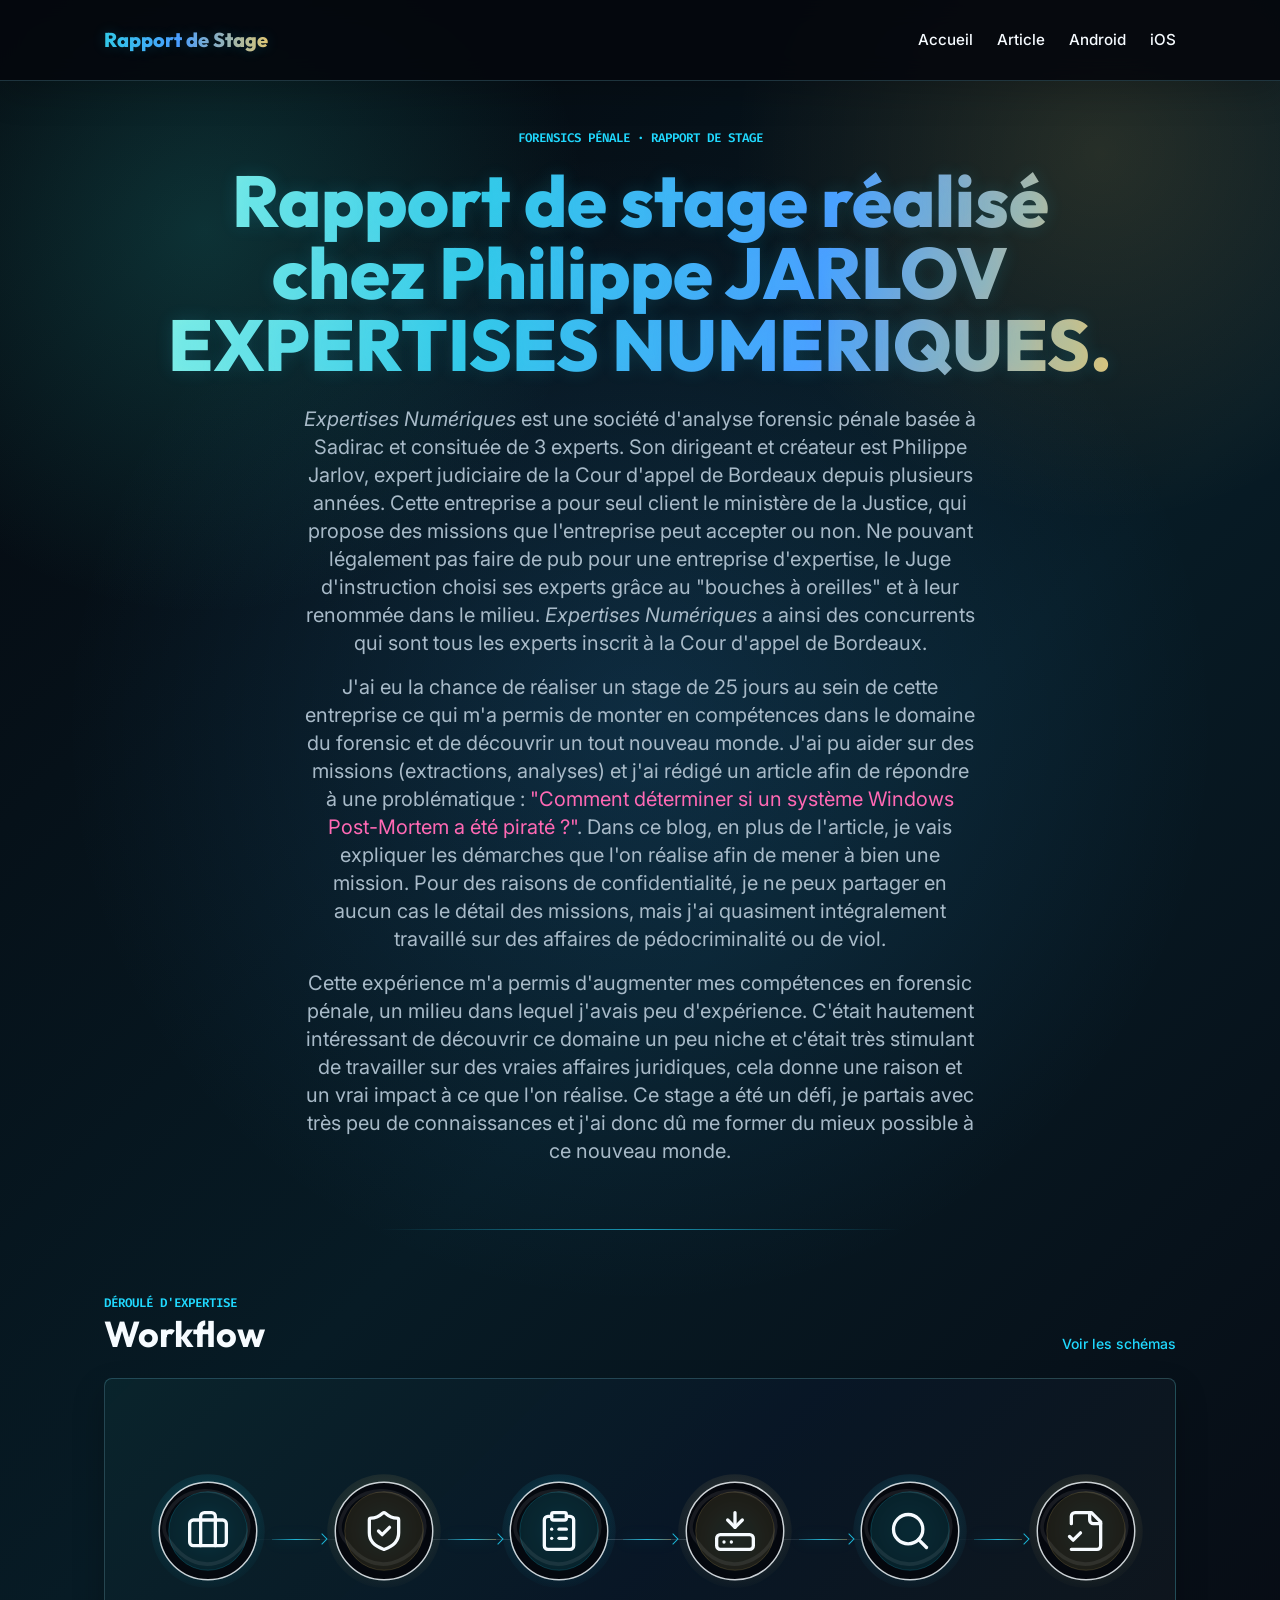
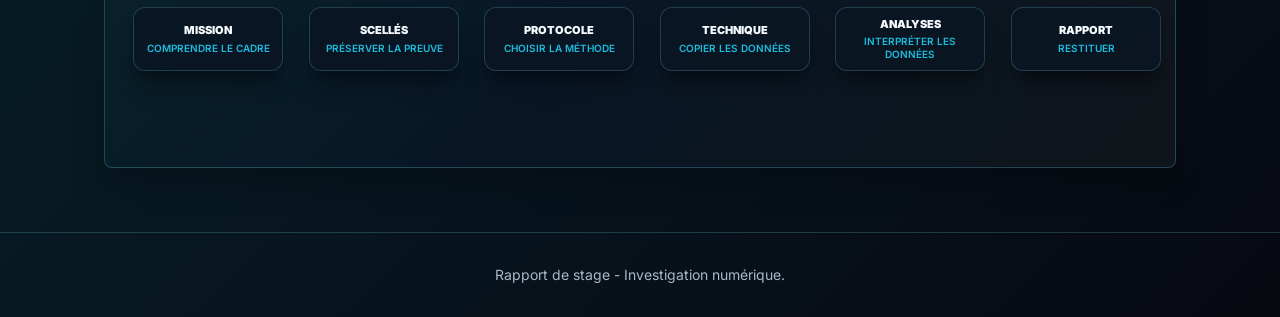
==== index.html @ 283dad0d "Updates" ====
<!DOCTYPE html><html lang="fr" class="dark"> <head><meta charset="UTF-8"><meta name="description" content="Rapport de Stage - Investigation Numérique"><meta name="viewport" content="width=device-width"><link rel="icon" type="image/svg+xml" href="/favicon.svg"><meta name="generator" content="Astro v4.16.19"><link rel="preconnect" href="https://fonts.googleapis.com"><link rel="preconnect" href="https://fonts.gstatic.com" crossorigin><link href="https://fonts.googleapis.com/css2?family=Inter:wght@400;500;600;700;800&family=Outfit:wght@500;700;800&family=Fira+Code:wght@400;500&display=swap" rel="stylesheet"><title>Rapport de Stage - Investigation Numérique</title><link rel="stylesheet" href="/_astro/android.DP0fVaWt.css"></head> <body class="min-h-screen bg-background text-text"> <header class="sticky top-0 z-50 mb-12 border-b border-border bg-background/90 shadow-[0_12px_34px_rgba(0,0,0,0.2)] backdrop-blur-md"> <div class="site-container"> <div class="flex min-h-20 items-center justify-between gap-6"> <a href="/" class="logo-text text-xl">
Rapport de Stage
</a> <nav class="flex items-center gap-6 text-[0.95rem] font-medium text-text"> <a href="/" class="hover:text-primary">Accueil</a> <a href="/article" class="hover:text-primary">Article</a> <a href="/android" class="hover:text-primary">Android</a> <a href="/ios" class="hover:text-primary">iOS</a> </nav> </div> </div> </header> <main class="pb-16">  <section class="site-container hero-rule mb-16 min-h-[calc(100vh-220px)] text-center"> <p class="section-kicker mb-4">Forensics pénale · Rapport de stage</p> <h1 class="hero-title mb-6 text-5xl sm:text-7xl">
Rapport de stage réalisé chez Philippe JARLOV EXPERTISES NUMERIQUES.
</h1> <p class="mx-auto max-w-2xl text-lg leading-relaxed text-muted sm:text-xl"> <i>Expertises Numériques</i> est une société d'analyse forensic pénale basée à Sadirac et consituée de 3 experts. Son dirigeant et créateur est Philippe Jarlov, expert judiciaire de la Cour d'appel de Bordeaux depuis plusieurs années. Cette entreprise a pour seul client le ministère de la Justice, qui propose des missions que l'entreprise peut accepter ou non. Ne pouvant légalement pas faire de pub pour une entreprise d'expertise, le Juge d'instruction choisi ses experts grâce au "bouches à oreilles" et à leur renommée dans le milieu. <i>Expertises Numériques</i> a ainsi des concurrents qui sont tous les experts inscrit à la Cour d'appel de Bordeaux.
</p> <p class="mx-auto mt-4 max-w-2xl text-lg leading-relaxed text-muted sm:text-xl">
J'ai eu la chance de réaliser un stage de 25 jours au sein de cette entreprise ce qui m'a permis de monter en compétences dans le domaine du forensic et de découvrir un tout nouveau monde. J'ai pu aider sur des missions (extractions, analyses) et j'ai rédigé un article afin de répondre à une problématique : <a style="color: hotpink" href="/article">"Comment déterminer si un système Windows Post-Mortem a été piraté ?"</a>. Dans ce blog, en plus de l'article, je vais expliquer les démarches que l'on réalise afin de mener à bien une mission. Pour des raisons de confidentialité, je ne peux partager en aucun cas le détail des missions, mais j'ai quasiment intégralement travaillé sur des affaires de pédocriminalité ou de viol.
</p> <p class="mx-auto mt-4 max-w-2xl text-lg leading-relaxed text-muted sm:text-xl">
Cette expérience m'a permis d'augmenter mes compétences en forensic pénale, un milieu dans lequel j'avais peu d'expérience. C'était hautement intéressant de découvrir ce domaine un peu niche et c'était très stimulant de travailler sur des vraies affaires juridiques, cela donne une raison et un vrai impact à ce que l'on réalise. Ce stage a été un défi, je partais avec très peu de connaissances et j'ai donc dû me former du mieux possible à ce nouveau monde.
</p> </section> <section class="wide-container"> <div class="mb-6 flex items-end justify-between gap-6"> <div> <p class="section-kicker">Déroulé d'expertise</p> <h2 class="section-title text-4xl">Workflow</h2> </div> <a href="/android" class="text-sm font-medium text-primary hover:underline">Voir les schémas</a> </div> <style>astro-island,astro-slot,astro-static-slot{display:contents}</style><script>(()=>{var e=async t=>{await(await t())()};(self.Astro||(self.Astro={})).load=e;window.dispatchEvent(new Event("astro:load"));})();;(()=>{var A=Object.defineProperty;var g=(i,o,a)=>o in i?A(i,o,{enumerable:!0,configurable:!0,writable:!0,value:a}):i[o]=a;var d=(i,o,a)=>g(i,typeof o!="symbol"?o+"":o,a);{let i={0:t=>m(t),1:t=>a(t),2:t=>new RegExp(t),3:t=>new Date(t),4:t=>new Map(a(t)),5:t=>new Set(a(t)),6:t=>BigInt(t),7:t=>new URL(t),8:t=>new Uint8Array(t),9:t=>new Uint16Array(t),10:t=>new Uint32Array(t),11:t=>1/0*t},o=t=>{let[l,e]=t;return l in i?i[l](e):void 0},a=t=>t.map(o),m=t=>typeof t!="object"||t===null?t:Object.fromEntries(Object.entries(t).map(([l,e])=>[l,o(e)]));class y extends HTMLElement{constructor(){super(...arguments);d(this,"Component");d(this,"hydrator");d(this,"hydrate",async()=>{var b;if(!this.hydrator||!this.isConnected)return;let e=(b=this.parentElement)==null?void 0:b.closest("astro-island[ssr]");if(e){e.addEventListener("astro:hydrate",this.hydrate,{once:!0});return}let c=this.querySelectorAll("astro-slot"),n={},h=this.querySelectorAll("template[data-astro-template]");for(let r of h){let s=r.closest(this.tagName);s!=null&&s.isSameNode(this)&&(n[r.getAttribute("data-astro-template")||"default"]=r.innerHTML,r.remove())}for(let r of c){let s=r.closest(this.tagName);s!=null&&s.isSameNode(this)&&(n[r.getAttribute("name")||"default"]=r.innerHTML)}let p;try{p=this.hasAttribute("props")?m(JSON.parse(this.getAttribute("props"))):{}}catch(r){let s=this.getAttribute("component-url")||"<unknown>",v=this.getAttribute("component-export");throw v&&(s+=` (export ${v})`),console.error(`[hydrate] Error parsing props for component ${s}`,this.getAttribute("props"),r),r}let u;await this.hydrator(this)(this.Component,p,n,{client:this.getAttribute("client")}),this.removeAttribute("ssr"),this.dispatchEvent(new CustomEvent("astro:hydrate"))});d(this,"unmount",()=>{this.isConnected||this.dispatchEvent(new CustomEvent("astro:unmount"))})}disconnectedCallback(){document.removeEventListener("astro:after-swap",this.unmount),document.addEventListener("astro:after-swap",this.unmount,{once:!0})}connectedCallback(){if(!this.hasAttribute("await-children")||document.readyState==="interactive"||document.readyState==="complete")this.childrenConnectedCallback();else{let e=()=>{document.removeEventListener("DOMContentLoaded",e),c.disconnect(),this.childrenConnectedCallback()},c=new MutationObserver(()=>{var n;((n=this.lastChild)==null?void 0:n.nodeType)===Node.COMMENT_NODE&&this.lastChild.nodeValue==="astro:end"&&(this.lastChild.remove(),e())});c.observe(this,{childList:!0}),document.addEventListener("DOMContentLoaded",e)}}async childrenConnectedCallback(){let e=this.getAttribute("before-hydration-url");e&&await import(e),this.start()}async start(){let e=JSON.parse(this.getAttribute("opts")),c=this.getAttribute("client");if(Astro[c]===void 0){window.addEventListener(`astro:${c}`,()=>this.start(),{once:!0});return}try{await Astro[c](async()=>{let n=this.getAttribute("renderer-url"),[h,{default:p}]=await Promise.all([import(this.getAttribute("component-url")),n?import(n):()=>()=>{}]),u=this.getAttribute("component-export")||"default";if(!u.includes("."))this.Component=h[u];else{this.Component=h;for(let f of u.split("."))this.Component=this.Component[f]}return this.hydrator=p,this.hydrate},e,this)}catch(n){console.error(`[astro-island] Error hydrating ${this.getAttribute("component-url")}`,n)}}attributeChangedCallback(){this.hydrate()}}d(y,"observedAttributes",["props"]),customElements.get("astro-island")||customElements.define("astro-island",y)}})();</script><astro-island uid="Z2dzest" prefix="r0" component-url="/_astro/WorkflowDiagram.D5JcSfUz.js" component-export="default" renderer-url="/_astro/client.DrE9CFQR.js" props="{&quot;steps&quot;:[1,[[0,{&quot;id&quot;:[0,&quot;1-mission.md&quot;],&quot;slug&quot;:[0,&quot;1-mission&quot;],&quot;body&quot;:[0,&quot;\n# 1. Étude de la Mission\n\nLors de cette première étape, l&#39;objectif est de prendre connaissance de la procédure et des objectifs de l&#39;investigation. Le but étant de comprendre le contexte juridique et technique avant d&#39;intervenir.\n\nQuand je commencais une nouvelle affaire, après avoir lu le dossier physique, il fallait que j&#39;ouvre les fichiers mis à notre disposition dans un ZIP. Ces fichiers contiennent toute l&#39;investigation menée par les enquêteurs. Ce sont plusieurs dizaines de documents PDF, regroupant les interrogatoires, les recherches sur les différents individus, les témoignages et les retranscription de procès. \n\nPour commencer, je lisais le procès verbal de synthèse qui me permettait d&#39;avoir une vision globale de l&#39;affaire. Pendant cette lecture, je prennais des notes sur les différents évènements et leurs dates afin de pouvoir m&#39;aiguiller dans mes futures recherches. À la fin de la lecture du procès verbal de synthèse, je liste les MECs (Mise En Cause, ce sont les accusés) et les victimes avec leurs dates de naissance et autres informations utiles. Au besoin, pour compléter mon résumé de l&#39;affaire, j&#39;allais consulter d&#39;autres documents. Je suis maintenant prêts à passer à la prochaine étape.\n&quot;],&quot;collection&quot;:[0,&quot;workflow&quot;],&quot;data&quot;:[0,{&quot;title&quot;:[0,&quot;Mission&quot;],&quot;description&quot;:[0,&quot;Étude de la mission et de la procédure.&quot;],&quot;order&quot;:[0,1],&quot;icon&quot;:[0,&quot;Briefcase&quot;]}],&quot;render&quot;:[0,null]}],[0,{&quot;id&quot;:[0,&quot;2-scelles.md&quot;],&quot;slug&quot;:[0,&quot;2-scelles&quot;],&quot;body&quot;:[0,&quot;\n# 2. Gestion des Scellés\n\nCette étape n&#39;est pas négligable car si elle est mal réalisée voir oubliée, elle peut entrainer la nullité d&#39;une preuve. \n\nAprès avoir pris connaissance de l&#39;affaire, il est temps de se lancer dans le vif du sujet, il faut que j&#39;ouvre mon premier scellé. Que ce soit un ordinateur, un téléphone, un disque dur externe, une clef usb, voir même des CDs, un scellé est toujours complètement fermé par une poche, une enveloppe ou autre chose, avec scotché dessus une fiche résumant où a été trouvé l&#39;appareil, qui était présent lors de la perquisition, quel est l&#39;appareil en question, et souvent quelques informations sur l&#39;appareil comme un code de déverrouillage par exemple. \n\nJe me saisi donc d&#39;un scellé que je pose sur une table blanche bien éclairée. Je le prends en photo fermé sous tous ses angles puis je l&#39;ouvre et à nouveau je le prends en photos sous tous ses angles. Si c&#39;est un téléphone, je sors la carte MicroSD et la carte SIM et je les prends aussi en photo, puis je les scotche au téléphone afin de ne pas les perdre. Pour un ordinateur, je l&#39;ouvre et je prend en photo l&#39;intérieur ainsi que son disque dur une fois sorti. \n\nCes photos je les extrait de l&#39;appareil photo et je les mets sur un fichier dont la disposition ressemble à ça :\n```\n[ID DU SCELLE (par exemple : 137 2026 SCELLE 01 PIE TÉLÉPHONE PORTABLE )]\n\nDescription : [DESCIPTION DU SCELLE (les choses importantes à dire, ça peut être la capacité d&#39;un disque dur, si le scellé est abimé etc)]\n\n[TABLEAU DES PHOTOS PRISES DU SCELLE]\n\nDonnées techniques :\n\t\nDonnées analysées :\n\nAnalyse :\n```\n\nÀ partir de \&quot;Données techniques\&quot;, il n&#39;y a rien à faire pour le moment, mais comme ça on a le modèle du fichier prêt. \n\nUne fois ce document rempli, il est temps de mettre le téléphone à charger si s&#39;en est un, ou alors de commencer l&#39;extraction du disque dur ou autre appareil. Pour se faire, on ne lit jamais le contenu d&#39;un appareil sur un ordinateur normal, on doit l&#39;ouvrir soit via un ordinateur ayant les ports bloqués en écriture, soit en branchant un \&quot;write blocker\&quot; entre l&#39;ordinateur et l&#39;appareil cible, le \&quot;write blocker\&quot; permettant ainsi qu&#39;il soit impossible d&#39;écrire sur l&#39;appareil. On lance ensuite la copie binaire du contenu de l&#39;appareil via des outils comme Guymager ou DD_RESCUE.\n&quot;],&quot;collection&quot;:[0,&quot;workflow&quot;],&quot;data&quot;:[0,{&quot;title&quot;:[0,&quot;Scellés&quot;],&quot;description&quot;:[0,&quot;Garantir l&#39;intégrité des preuves.&quot;],&quot;order&quot;:[0,2],&quot;icon&quot;:[0,&quot;Shield&quot;]}],&quot;render&quot;:[0,null]}],[0,{&quot;id&quot;:[0,&quot;3-protocole.md&quot;],&quot;slug&quot;:[0,&quot;3-protocole&quot;],&quot;body&quot;:[0,&quot;\n# 3. Protocole et Traçabilité\n\nAfin de pouvoir reproduire les mêmes résultats et prouver que rien n&#39;a été altéré, un protocole strict est appliqué.\n\nEn plus de chaque fichier créé par scellé comme vu précédemment, on a un fichier appelé \&quot;CASE\&quot;. Celui-ci ressemble à ça :\n```\n[ID DE L&#39;AFFAIRE]\n\n[TABLEAU RETRAÇANT CE QUI EST FAIT SUR CHAQUE SCELLÉ]\n\n[RÉSUME DE L&#39;AFFAIRE FAIT À L&#39;ÉTAPE 1]\n```\n\nUn tableau peut ressembler à ça :\n```\n| ID     | Description                | Action                      |\n|--------|----------------------------|-----------------------------|\n| 01 PIE | Téléphone portable REDMI   | MSAB FSS fait. Analyse faite|\n| 02 PIE | Disque dur externe TOSHIBA | Copie faite. Analyse à faire|\n|        |                            |                             |\n```\n\nAinsi, chaque action faite sur un scellé est marquée. &quot;],&quot;collection&quot;:[0,&quot;workflow&quot;],&quot;data&quot;:[0,{&quot;title&quot;:[0,&quot;Protocole&quot;],&quot;description&quot;:[0,&quot;Garantir la traçabilité.&quot;],&quot;order&quot;:[0,3],&quot;icon&quot;:[0,&quot;FileText&quot;]}],&quot;render&quot;:[0,null]}],[0,{&quot;id&quot;:[0,&quot;4-technique.md&quot;],&quot;slug&quot;:[0,&quot;4-technique&quot;],&quot;body&quot;:[0,&quot;\n# 4. Phase Technique : Acquisition\n\nC&#39;est ici que l&#39;on procède à la copie bit-à-bit du support de stockage pour travailler sur une copie et non sur l&#39;original (le scellé).\n\n## Ce que j&#39;ai vu pendant mon stage\n\nIl est temps de mettre le téléphone à charger si s&#39;en est un, ou alors de commencer l&#39;extraction du disque dur ou autre appareil. Pour se faire, on ne lit jamais le contenu d&#39;un appareil sur un ordinateur normal, on doit l&#39;ouvrir soit via un ordinateur ayant les ports bloqués en écriture, soit en branchant un \&quot;write blocker\&quot; entre l&#39;ordinateur et l&#39;appareil cible, le \&quot;write blocker\&quot; permettant ainsi qu&#39;il soit impossible d&#39;écrire sur l&#39;appareil. On lance ensuite la copie binaire du contenu de l&#39;appareil via des outils comme `Guymager` ou `DD_RESCUE` pour des disques durs, ou `MSAB` ou `Cellebrite` pour des téléphones. Il est important lors de la copie de calculer les empreintes cryptographiques (hash MD5, SHA-1, SHA-256) pour certifier que la copie est strictement identique à l&#39;original. Sur FEX et `X-Way`, il est important de cocher le \&quot;carving\&quot;, ça consiste à récupéré les fichiers supprimer en parcourant toute la surface du disque.\n\nAller voir les schémas `Android` et `IOS` pour plus de détails sur l&#39;extraction de téléphones, qui est le type d&#39;extraction le plus fastidieux.\n&quot;],&quot;collection&quot;:[0,&quot;workflow&quot;],&quot;data&quot;:[0,{&quot;title&quot;:[0,&quot;Technique&quot;],&quot;description&quot;:[0,&quot;Acquisition et préparation des supports.&quot;],&quot;order&quot;:[0,4],&quot;icon&quot;:[0,&quot;Cpu&quot;]}],&quot;render&quot;:[0,null]}],[0,{&quot;id&quot;:[0,&quot;5-analyses.md&quot;],&quot;slug&quot;:[0,&quot;5-analyses&quot;],&quot;body&quot;:[0,&quot;\n# 5. Analyses\n\nL&#39;étape d&#39;analyse consiste à fouiller la copie du disque ou l&#39;extraction de téléphone pour y trouver des éléments pertinents pour l&#39;enquête.\n\n## Ce que j&#39;ai vu pendant mon stage\n\nAprès toutes ces préparations, nous sommes prêts à commencer le travail plus \&quot;d&#39;enquêteur\&quot;. On utilise des outils tels que `Forensic Explorer` (FEX) et `X-Way` pour les disques durs, ou le viewer `MSAB` ou `Cellebrite` pour les téléphones. \nEn particulier sur les affaires de pédocriminalité, les choses les plus importantes sont dans les images/vidéos et les historiques de navigateur. C&#39;est pourquoi les outils intègrent des moyens de trier les médias via des algorithmes de détections afin de pouvoir filtrer par nudité etc. Bien évidemment, les outils n&#39;ont pas 100% raison donc il faut bien vérifier à la main. On peut aussi rechercher des expressions spécifiques afin de trouver des messages contenant des preuves. \nDès que quelque chose de positif est trouvé, on le note dans le rapport et on l&#39;extrait. \nComme vu précédemment, le rapport se présente de cette manière :\n```\n[SCELLE]\n\nDescription : [description, chose importantes à dire]\n\n[TABLEAU DE PHOTOS DU SCELLE EMPAQUETÉ ET SORTI DU PAQUET + CHOSES IMPORTANTES (DISQUE DUR, CARTE SD...)]\n\nDonnées techniques :\n\t[CAPTURE DECRAN DES DONNÉES TECHNIQUES]\n\nDonnées analysées :\n\t[CAPTURE D&#39;ÉCRAN DES DONNÉES ANALYSÉES, C&#39;EST À DIRE LE NOMBRE DE FICHIERS, LE NOMBRE D&#39;IMAGES ETC]\n\nAnalyse :\n\t[ANALYSE]\n```\n\nDans les données techniques, on met la capture d&#39;écran du type d&#39;appareil analysé et des comptes utilisateurs. Pour les données analysées, c&#39;est la capture d&#39;écran du nombre de médias, d&#39;app etc\nEt enfin dans l&#39;analyse chaque chose jugée importante est notée, décrite et expliquée.&quot;],&quot;collection&quot;:[0,&quot;workflow&quot;],&quot;data&quot;:[0,{&quot;title&quot;:[0,&quot;Analyses&quot;],&quot;description&quot;:[0,&quot;Fouille et extraction de preuves.&quot;],&quot;order&quot;:[0,5],&quot;icon&quot;:[0,&quot;Search&quot;]}],&quot;render&quot;:[0,null]}],[0,{&quot;id&quot;:[0,&quot;6-rapport.md&quot;],&quot;slug&quot;:[0,&quot;6-rapport&quot;],&quot;body&quot;:[0,&quot;\n# 6. Rapport et Présentation\n\nTout le travail d&#39;investigation doit être consigné dans un rapport d&#39;expertise, qui servira de base lors du procès. L&#39;expert peut ensuite être appelé à témoigner en cour d&#39;assises.\n\n## Ce que j&#39;ai vu pendant mon stage\n\nCe travail n&#39;a pas été réalisé par moi étant donné qu&#39;il faut qu&#39;il soit très professionnel et sans une seule erreur. J&#39;ai cependant pu en lire. Il contient des informations concernant le protocole utilisé par l&#39;entreprise ainsi que l&#39;analyse elle même évidemment. Dans le rapport lui même, il peut y avoir des échantillons de ce qui a été trouvé mais si les données relevées sont trop nombreuses elles se trouvent dans l&#39;annexe. Le rapport rassemble tous les rapports individuels fait pendant les analyses.\n\n&quot;],&quot;collection&quot;:[0,&quot;workflow&quot;],&quot;data&quot;:[0,{&quot;title&quot;:[0,&quot;Rapport&quot;],&quot;description&quot;:[0,&quot;Rédaction et présentation en cour d&#39;assises.&quot;],&quot;order&quot;:[0,6],&quot;icon&quot;:[0,&quot;BookOpen&quot;]}],&quot;render&quot;:[0,null]}]]]}" ssr="" client="load" opts="{&quot;name&quot;:&quot;WorkflowDiagram&quot;,&quot;value&quot;:true}" await-children=""><section class="trachinus-card w-full overflow-hidden px-3 py-6"><nav aria-label="Workflow navigation" class="relative mx-auto h-[340px] w-full max-w-[1120px]" style="opacity:0"><div class="absolute left-[80px] right-[140px] top-[136px] h-px bg-gradient-to-r from-transparent via-muted/25 to-transparent"></div><div class="absolute top-[136px] h-px" style="left:155px;width:48px"><div class="h-px w-full bg-gradient-to-r from-primary/20 via-primary/80 to-gold/35 shadow-[0_0_14px_rgba(32,217,255,0.35)]"></div><div class="absolute -right-1.5 -top-1 h-2 w-2 rotate-45 border-r border-t border-primary/80"></div></div><div class="absolute top-[136px] h-px" style="left:331px;width:48px"><div class="h-px w-full bg-gradient-to-r from-primary/20 via-primary/80 to-gold/35 shadow-[0_0_14px_rgba(32,217,255,0.35)]"></div><div class="absolute -right-1.5 -top-1 h-2 w-2 rotate-45 border-r border-t border-primary/80"></div></div><div class="absolute top-[136px] h-px" style="left:506px;width:48px"><div class="h-px w-full bg-gradient-to-r from-primary/20 via-primary/80 to-gold/35 shadow-[0_0_14px_rgba(32,217,255,0.35)]"></div><div class="absolute -right-1.5 -top-1 h-2 w-2 rotate-45 border-r border-t border-primary/80"></div></div><div class="absolute top-[136px] h-px" style="left:682px;width:48px"><div class="h-px w-full bg-gradient-to-r from-primary/20 via-primary/80 to-gold/35 shadow-[0_0_14px_rgba(32,217,255,0.35)]"></div><div class="absolute -right-1.5 -top-1 h-2 w-2 rotate-45 border-r border-t border-primary/80"></div></div><div class="absolute top-[136px] h-px" style="left:857px;width:48px"><div class="h-px w-full bg-gradient-to-r from-primary/20 via-primary/80 to-gold/35 shadow-[0_0_14px_rgba(32,217,255,0.35)]"></div><div class="absolute -right-1.5 -top-1 h-2 w-2 rotate-45 border-r border-t border-primary/80"></div></div><a href="/workflow/1-mission" aria-label="Mission - Comprendre le cadre" class="group absolute flex h-[210px] w-[150px] flex-col items-center justify-end text-center no-underline outline-none" tabindex="0" style="left:16px;top:58px;opacity:0;transform:translateY(18px)"><div class="relative transition-transform duration-200 group-hover:scale-105"><div class="relative h-32 w-32"><svg class="absolute inset-0 h-full w-full" viewBox="0 0 176 176" aria-hidden="true"><defs><radialGradient id="step-glow-0" cx="50%" cy="42%" r="62%"><stop offset="0%" stop-color="#20d9ff" stop-opacity="0.32"></stop><stop offset="62%" stop-color="#20d9ff" stop-opacity="0.1"></stop><stop offset="100%" stop-color="#20d9ff" stop-opacity="0"></stop></radialGradient><linearGradient id="step-stroke-0" x1="22" y1="20" x2="152" y2="158"><stop stop-color="#f6fbff" stop-opacity="0.82"></stop><stop offset="0.52" stop-color="#20d9ff" stop-opacity="0.95"></stop><stop offset="1" stop-color="#e8c66f" stop-opacity="0.82"></stop></linearGradient></defs><circle cx="88" cy="88" r="78" fill="url(#step-glow-0)"></circle><circle cx="88" cy="88" r="67" fill="#05070d" stroke="url(#step-stroke-0)" stroke-width="2"></circle><circle cx="88" cy="88" r="54" fill="rgba(32, 217, 255, 0.12)" stroke="#20d9ff" stroke-opacity="0.24"></circle><path d="M37 104 C53 126 75 138 99 132 C122 126 143 106 144 83 C145 61 126 42 101 35 C76 28 49 37 36 58 C24 78 25 91 37 104Z" fill="none" stroke="#ffffff" stroke-opacity="0.08" stroke-width="5"></path></svg><div class="absolute inset-0 flex items-center justify-center"><svg xmlns="http://www.w3.org/2000/svg" width="24" height="24" viewBox="0 0 24 24" fill="none" stroke="currentColor" stroke-width="1.8" stroke-linecap="round" stroke-linejoin="round" class="lucide lucide-briefcase h-11 w-11 text-text drop-shadow-[0_0_18px_rgba(32,217,255,0.35)]"><path d="M16 20V4a2 2 0 0 0-2-2h-4a2 2 0 0 0-2 2v16"></path><rect width="20" height="14" x="2" y="6" rx="2"></rect></svg></div></div></div><div class="mt-3 flex h-[64px] w-full flex-col items-center justify-center rounded-xl border border-border bg-surface/90 px-3 py-2 shadow-xl shadow-black/30 transition-colors group-hover:border-primary group-hover:bg-white/[0.04] group-focus-visible:border-primary"><p class="text-[11px] font-black uppercase leading-tight tracking-normal text-text">Mission</p><p class="mt-1 text-[10px] font-semibold uppercase leading-tight tracking-normal text-primary/85">Comprendre le cadre</p></div></a><a href="/workflow/2-scelles" aria-label="Scellés - Préserver la preuve" class="group absolute flex h-[210px] w-[150px] flex-col items-center justify-end text-center no-underline outline-none" tabindex="0" style="left:192px;top:58px;opacity:0;transform:translateY(18px)"><div class="relative transition-transform duration-200 group-hover:scale-105"><div class="relative h-32 w-32"><svg class="absolute inset-0 h-full w-full" viewBox="0 0 176 176" aria-hidden="true"><defs><radialGradient id="step-glow-1" cx="50%" cy="42%" r="62%"><stop offset="0%" stop-color="#e8c66f" stop-opacity="0.32"></stop><stop offset="62%" stop-color="#e8c66f" stop-opacity="0.1"></stop><stop offset="100%" stop-color="#e8c66f" stop-opacity="0"></stop></radialGradient><linearGradient id="step-stroke-1" x1="22" y1="20" x2="152" y2="158"><stop stop-color="#f6fbff" stop-opacity="0.82"></stop><stop offset="0.52" stop-color="#e8c66f" stop-opacity="0.95"></stop><stop offset="1" stop-color="#e8c66f" stop-opacity="0.82"></stop></linearGradient></defs><circle cx="88" cy="88" r="78" fill="url(#step-glow-1)"></circle><circle cx="88" cy="88" r="67" fill="#05070d" stroke="url(#step-stroke-1)" stroke-width="2"></circle><circle cx="88" cy="88" r="54" fill="rgba(255, 214, 102, 0.1)" stroke="#e8c66f" stroke-opacity="0.24"></circle><path d="M37 104 C53 126 75 138 99 132 C122 126 143 106 144 83 C145 61 126 42 101 35 C76 28 49 37 36 58 C24 78 25 91 37 104Z" fill="none" stroke="#ffffff" stroke-opacity="0.08" stroke-width="5"></path></svg><div class="absolute inset-0 flex items-center justify-center"><svg xmlns="http://www.w3.org/2000/svg" width="24" height="24" viewBox="0 0 24 24" fill="none" stroke="currentColor" stroke-width="1.8" stroke-linecap="round" stroke-linejoin="round" class="lucide lucide-shield-check h-11 w-11 text-text drop-shadow-[0_0_18px_rgba(32,217,255,0.35)]"><path d="M20 13c0 5-3.5 7.5-7.66 8.95a1 1 0 0 1-.67-.01C7.5 20.5 4 18 4 13V6a1 1 0 0 1 1-1c2 0 4.5-1.2 6.24-2.72a1.17 1.17 0 0 1 1.52 0C14.51 3.81 17 5 19 5a1 1 0 0 1 1 1z"></path><path d="m9 12 2 2 4-4"></path></svg></div></div></div><div class="mt-3 flex h-[64px] w-full flex-col items-center justify-center rounded-xl border border-border bg-surface/90 px-3 py-2 shadow-xl shadow-black/30 transition-colors group-hover:border-primary group-hover:bg-white/[0.04] group-focus-visible:border-primary"><p class="text-[11px] font-black uppercase leading-tight tracking-normal text-text">Scellés</p><p class="mt-1 text-[10px] font-semibold uppercase leading-tight tracking-normal text-primary/85">Préserver la preuve</p></div></a><a href="/workflow/3-protocole" aria-label="Protocole - Choisir la méthode" class="group absolute flex h-[210px] w-[150px] flex-col items-center justify-end text-center no-underline outline-none" tabindex="0" style="left:367px;top:58px;opacity:0;transform:translateY(18px)"><div class="relative transition-transform duration-200 group-hover:scale-105"><div class="relative h-32 w-32"><svg class="absolute inset-0 h-full w-full" viewBox="0 0 176 176" aria-hidden="true"><defs><radialGradient id="step-glow-2" cx="50%" cy="42%" r="62%"><stop offset="0%" stop-color="#20d9ff" stop-opacity="0.32"></stop><stop offset="62%" stop-color="#20d9ff" stop-opacity="0.1"></stop><stop offset="100%" stop-color="#20d9ff" stop-opacity="0"></stop></radialGradient><linearGradient id="step-stroke-2" x1="22" y1="20" x2="152" y2="158"><stop stop-color="#f6fbff" stop-opacity="0.82"></stop><stop offset="0.52" stop-color="#20d9ff" stop-opacity="0.95"></stop><stop offset="1" stop-color="#e8c66f" stop-opacity="0.82"></stop></linearGradient></defs><circle cx="88" cy="88" r="78" fill="url(#step-glow-2)"></circle><circle cx="88" cy="88" r="67" fill="#05070d" stroke="url(#step-stroke-2)" stroke-width="2"></circle><circle cx="88" cy="88" r="54" fill="rgba(32, 217, 255, 0.12)" stroke="#20d9ff" stroke-opacity="0.24"></circle><path d="M37 104 C53 126 75 138 99 132 C122 126 143 106 144 83 C145 61 126 42 101 35 C76 28 49 37 36 58 C24 78 25 91 37 104Z" fill="none" stroke="#ffffff" stroke-opacity="0.08" stroke-width="5"></path></svg><div class="absolute inset-0 flex items-center justify-center"><svg xmlns="http://www.w3.org/2000/svg" width="24" height="24" viewBox="0 0 24 24" fill="none" stroke="currentColor" stroke-width="1.8" stroke-linecap="round" stroke-linejoin="round" class="lucide lucide-clipboard-list h-11 w-11 text-text drop-shadow-[0_0_18px_rgba(32,217,255,0.35)]"><rect width="8" height="4" x="8" y="2" rx="1" ry="1"></rect><path d="M16 4h2a2 2 0 0 1 2 2v14a2 2 0 0 1-2 2H6a2 2 0 0 1-2-2V6a2 2 0 0 1 2-2h2"></path><path d="M12 11h4"></path><path d="M12 16h4"></path><path d="M8 11h.01"></path><path d="M8 16h.01"></path></svg></div></div></div><div class="mt-3 flex h-[64px] w-full flex-col items-center justify-center rounded-xl border border-border bg-surface/90 px-3 py-2 shadow-xl shadow-black/30 transition-colors group-hover:border-primary group-hover:bg-white/[0.04] group-focus-visible:border-primary"><p class="text-[11px] font-black uppercase leading-tight tracking-normal text-text">Protocole</p><p class="mt-1 text-[10px] font-semibold uppercase leading-tight tracking-normal text-primary/85">Choisir la méthode</p></div></a><a href="/workflow/4-technique" aria-label="Technique - Copier les données" class="group absolute flex h-[210px] w-[150px] flex-col items-center justify-end text-center no-underline outline-none" tabindex="0" style="left:543px;top:58px;opacity:0;transform:translateY(18px)"><div class="relative transition-transform duration-200 group-hover:scale-105"><div class="relative h-32 w-32"><svg class="absolute inset-0 h-full w-full" viewBox="0 0 176 176" aria-hidden="true"><defs><radialGradient id="step-glow-3" cx="50%" cy="42%" r="62%"><stop offset="0%" stop-color="#e8c66f" stop-opacity="0.32"></stop><stop offset="62%" stop-color="#e8c66f" stop-opacity="0.1"></stop><stop offset="100%" stop-color="#e8c66f" stop-opacity="0"></stop></radialGradient><linearGradient id="step-stroke-3" x1="22" y1="20" x2="152" y2="158"><stop stop-color="#f6fbff" stop-opacity="0.82"></stop><stop offset="0.52" stop-color="#e8c66f" stop-opacity="0.95"></stop><stop offset="1" stop-color="#e8c66f" stop-opacity="0.82"></stop></linearGradient></defs><circle cx="88" cy="88" r="78" fill="url(#step-glow-3)"></circle><circle cx="88" cy="88" r="67" fill="#05070d" stroke="url(#step-stroke-3)" stroke-width="2"></circle><circle cx="88" cy="88" r="54" fill="rgba(255, 214, 102, 0.1)" stroke="#e8c66f" stroke-opacity="0.24"></circle><path d="M37 104 C53 126 75 138 99 132 C122 126 143 106 144 83 C145 61 126 42 101 35 C76 28 49 37 36 58 C24 78 25 91 37 104Z" fill="none" stroke="#ffffff" stroke-opacity="0.08" stroke-width="5"></path></svg><div class="absolute inset-0 flex items-center justify-center"><svg xmlns="http://www.w3.org/2000/svg" width="24" height="24" viewBox="0 0 24 24" fill="none" stroke="currentColor" stroke-width="1.8" stroke-linecap="round" stroke-linejoin="round" class="lucide lucide-hard-drive-download h-11 w-11 text-text drop-shadow-[0_0_18px_rgba(32,217,255,0.35)]"><path d="M12 2v8"></path><path d="m16 6-4 4-4-4"></path><rect width="20" height="8" x="2" y="14" rx="2"></rect><path d="M6 18h.01"></path><path d="M10 18h.01"></path></svg></div></div></div><div class="mt-3 flex h-[64px] w-full flex-col items-center justify-center rounded-xl border border-border bg-surface/90 px-3 py-2 shadow-xl shadow-black/30 transition-colors group-hover:border-primary group-hover:bg-white/[0.04] group-focus-visible:border-primary"><p class="text-[11px] font-black uppercase leading-tight tracking-normal text-text">Technique</p><p class="mt-1 text-[10px] font-semibold uppercase leading-tight tracking-normal text-primary/85">Copier les données</p></div></a><a href="/workflow/5-analyses" aria-label="Analyses - Interpréter les données" class="group absolute flex h-[210px] w-[150px] flex-col items-center justify-end text-center no-underline outline-none" tabindex="0" style="left:718px;top:58px;opacity:0;transform:translateY(18px)"><div class="relative transition-transform duration-200 group-hover:scale-105"><div class="relative h-32 w-32"><svg class="absolute inset-0 h-full w-full" viewBox="0 0 176 176" aria-hidden="true"><defs><radialGradient id="step-glow-4" cx="50%" cy="42%" r="62%"><stop offset="0%" stop-color="#20d9ff" stop-opacity="0.32"></stop><stop offset="62%" stop-color="#20d9ff" stop-opacity="0.1"></stop><stop offset="100%" stop-color="#20d9ff" stop-opacity="0"></stop></radialGradient><linearGradient id="step-stroke-4" x1="22" y1="20" x2="152" y2="158"><stop stop-color="#f6fbff" stop-opacity="0.82"></stop><stop offset="0.52" stop-color="#20d9ff" stop-opacity="0.95"></stop><stop offset="1" stop-color="#e8c66f" stop-opacity="0.82"></stop></linearGradient></defs><circle cx="88" cy="88" r="78" fill="url(#step-glow-4)"></circle><circle cx="88" cy="88" r="67" fill="#05070d" stroke="url(#step-stroke-4)" stroke-width="2"></circle><circle cx="88" cy="88" r="54" fill="rgba(32, 217, 255, 0.12)" stroke="#20d9ff" stroke-opacity="0.24"></circle><path d="M37 104 C53 126 75 138 99 132 C122 126 143 106 144 83 C145 61 126 42 101 35 C76 28 49 37 36 58 C24 78 25 91 37 104Z" fill="none" stroke="#ffffff" stroke-opacity="0.08" stroke-width="5"></path></svg><div class="absolute inset-0 flex items-center justify-center"><svg xmlns="http://www.w3.org/2000/svg" width="24" height="24" viewBox="0 0 24 24" fill="none" stroke="currentColor" stroke-width="1.8" stroke-linecap="round" stroke-linejoin="round" class="lucide lucide-search h-11 w-11 text-text drop-shadow-[0_0_18px_rgba(32,217,255,0.35)]"><circle cx="11" cy="11" r="8"></circle><path d="m21 21-4.3-4.3"></path></svg></div></div></div><div class="mt-3 flex h-[64px] w-full flex-col items-center justify-center rounded-xl border border-border bg-surface/90 px-3 py-2 shadow-xl shadow-black/30 transition-colors group-hover:border-primary group-hover:bg-white/[0.04] group-focus-visible:border-primary"><p class="text-[11px] font-black uppercase leading-tight tracking-normal text-text">Analyses</p><p class="mt-1 text-[10px] font-semibold uppercase leading-tight tracking-normal text-primary/85">Interpréter les données</p></div></a><a href="/workflow/6-rapport" aria-label="Rapport - Restituer" class="group absolute flex h-[210px] w-[150px] flex-col items-center justify-end text-center no-underline outline-none" tabindex="0" style="left:894px;top:58px;opacity:0;transform:translateY(18px)"><div class="relative transition-transform duration-200 group-hover:scale-105"><div class="relative h-32 w-32"><svg class="absolute inset-0 h-full w-full" viewBox="0 0 176 176" aria-hidden="true"><defs><radialGradient id="step-glow-5" cx="50%" cy="42%" r="62%"><stop offset="0%" stop-color="#e8c66f" stop-opacity="0.32"></stop><stop offset="62%" stop-color="#e8c66f" stop-opacity="0.1"></stop><stop offset="100%" stop-color="#e8c66f" stop-opacity="0"></stop></radialGradient><linearGradient id="step-stroke-5" x1="22" y1="20" x2="152" y2="158"><stop stop-color="#f6fbff" stop-opacity="0.82"></stop><stop offset="0.52" stop-color="#e8c66f" stop-opacity="0.95"></stop><stop offset="1" stop-color="#e8c66f" stop-opacity="0.82"></stop></linearGradient></defs><circle cx="88" cy="88" r="78" fill="url(#step-glow-5)"></circle><circle cx="88" cy="88" r="67" fill="#05070d" stroke="url(#step-stroke-5)" stroke-width="2"></circle><circle cx="88" cy="88" r="54" fill="rgba(255, 214, 102, 0.1)" stroke="#e8c66f" stroke-opacity="0.24"></circle><path d="M37 104 C53 126 75 138 99 132 C122 126 143 106 144 83 C145 61 126 42 101 35 C76 28 49 37 36 58 C24 78 25 91 37 104Z" fill="none" stroke="#ffffff" stroke-opacity="0.08" stroke-width="5"></path></svg><div class="absolute inset-0 flex items-center justify-center"><svg xmlns="http://www.w3.org/2000/svg" width="24" height="24" viewBox="0 0 24 24" fill="none" stroke="currentColor" stroke-width="1.8" stroke-linecap="round" stroke-linejoin="round" class="lucide lucide-file-check2 h-11 w-11 text-text drop-shadow-[0_0_18px_rgba(32,217,255,0.35)]"><path d="M4 22h14a2 2 0 0 0 2-2V7l-5-5H6a2 2 0 0 0-2 2v4"></path><path d="M14 2v4a2 2 0 0 0 2 2h4"></path><path d="m3 15 2 2 4-4"></path></svg></div></div></div><div class="mt-3 flex h-[64px] w-full flex-col items-center justify-center rounded-xl border border-border bg-surface/90 px-3 py-2 shadow-xl shadow-black/30 transition-colors group-hover:border-primary group-hover:bg-white/[0.04] group-focus-visible:border-primary"><p class="text-[11px] font-black uppercase leading-tight tracking-normal text-text">Rapport</p><p class="mt-1 text-[10px] font-semibold uppercase leading-tight tracking-normal text-primary/85">Restituer</p></div></a></nav></section><!--astro:end--></astro-island> </section>  </main> <footer class="border-t border-border py-8 text-center text-sm text-muted"> <div class="site-container"> <p>Rapport de stage - Investigation numérique.</p> </div> </footer> </body></html>
---- _astro/android.DP0fVaWt.css ----
*,:before,:after{--tw-border-spacing-x: 0;--tw-border-spacing-y: 0;--tw-translate-x: 0;--tw-translate-y: 0;--tw-rotate: 0;--tw-skew-x: 0;--tw-skew-y: 0;--tw-scale-x: 1;--tw-scale-y: 1;--tw-pan-x: ;--tw-pan-y: ;--tw-pinch-zoom: ;--tw-scroll-snap-strictness: proximity;--tw-gradient-from-position: ;--tw-gradient-via-position: ;--tw-gradient-to-position: ;--tw-ordinal: ;--tw-slashed-zero: ;--tw-numeric-figure: ;--tw-numeric-spacing: ;--tw-numeric-fraction: ;--tw-ring-inset: ;--tw-ring-offset-width: 0px;--tw-ring-offset-color: #fff;--tw-ring-color: rgb(59 130 246 / .5);--tw-ring-offset-shadow: 0 0 #0000;--tw-ring-shadow: 0 0 #0000;--tw-shadow: 0 0 #0000;--tw-shadow-colored: 0 0 #0000;--tw-blur: ;--tw-brightness: ;--tw-contrast: ;--tw-grayscale: ;--tw-hue-rotate: ;--tw-invert: ;--tw-saturate: ;--tw-sepia: ;--tw-drop-shadow: ;--tw-backdrop-blur: ;--tw-backdrop-brightness: ;--tw-backdrop-contrast: ;--tw-backdrop-grayscale: ;--tw-backdrop-hue-rotate: ;--tw-backdrop-invert: ;--tw-backdrop-opacity: ;--tw-backdrop-saturate: ;--tw-backdrop-sepia: ;--tw-contain-size: ;--tw-contain-layout: ;--tw-contain-paint: ;--tw-contain-style: }::backdrop{--tw-border-spacing-x: 0;--tw-border-spacing-y: 0;--tw-translate-x: 0;--tw-translate-y: 0;--tw-rotate: 0;--tw-skew-x: 0;--tw-skew-y: 0;--tw-scale-x: 1;--tw-scale-y: 1;--tw-pan-x: ;--tw-pan-y: ;--tw-pinch-zoom: ;--tw-scroll-snap-strictness: proximity;--tw-gradient-from-position: ;--tw-gradient-via-position: ;--tw-gradient-to-position: ;--tw-ordinal: ;--tw-slashed-zero: ;--tw-numeric-figure: ;--tw-numeric-spacing: ;--tw-numeric-fraction: ;--tw-ring-inset: ;--tw-ring-offset-width: 0px;--tw-ring-offset-color: #fff;--tw-ring-color: rgb(59 130 246 / .5);--tw-ring-offset-shadow: 0 0 #0000;--tw-ring-shadow: 0 0 #0000;--tw-shadow: 0 0 #0000;--tw-shadow-colored: 0 0 #0000;--tw-blur: ;--tw-brightness: ;--tw-contrast: ;--tw-grayscale: ;--tw-hue-rotate: ;--tw-invert: ;--tw-saturate: ;--tw-sepia: ;--tw-drop-shadow: ;--tw-backdrop-blur: ;--tw-backdrop-brightness: ;--tw-backdrop-contrast: ;--tw-backdrop-grayscale: ;--tw-backdrop-hue-rotate: ;--tw-backdrop-invert: ;--tw-backdrop-opacity: ;--tw-backdrop-saturate: ;--tw-backdrop-sepia: ;--tw-contain-size: ;--tw-contain-layout: ;--tw-contain-paint: ;--tw-contain-style: }*,:before,:after{box-sizing:border-box;border-width:0;border-style:solid;border-color:#e5e7eb}:before,:after{--tw-content: ""}html,:host{line-height:1.5;-webkit-text-size-adjust:100%;-moz-tab-size:4;-o-tab-size:4;tab-size:4;font-family:Inter,sans-serif;font-feature-settings:normal;font-variation-settings:normal;-webkit-tap-highlight-color:transparent}body{margin:0;line-height:inherit}hr{height:0;color:inherit;border-top-width:1px}abbr:where([title]){-webkit-text-decoration:underline dotted;text-decoration:underline dotted}h1,h2,h3,h4,h5,h6{font-size:inherit;font-weight:inherit}a{color:inherit;text-decoration:inherit}b,strong{font-weight:bolder}code,kbd,samp,pre{font-family:Fira Code,monospace;font-feature-settings:normal;font-variation-settings:normal;font-size:1em}small{font-size:80%}sub,sup{font-size:75%;line-height:0;position:relative;vertical-align:baseline}sub{bottom:-.25em}sup{top:-.5em}table{text-indent:0;border-color:inherit;border-collapse:collapse}button,input,optgroup,select,textarea{font-family:inherit;font-feature-settings:inherit;font-variation-settings:inherit;font-size:100%;font-weight:inherit;line-height:inherit;letter-spacing:inherit;color:inherit;margin:0;padding:0}button,select{text-transform:none}button,input:where([type=button]),input:where([type=reset]),input:where([type=submit]){-webkit-appearance:button;background-color:transparent;background-image:none}:-moz-focusring{outline:auto}:-moz-ui-invalid{box-shadow:none}progress{vertical-align:baseline}::-webkit-inner-spin-button,::-webkit-outer-spin-button{height:auto}[type=search]{-webkit-appearance:textfield;outline-offset:-2px}::-webkit-search-decoration{-webkit-appearance:none}::-webkit-file-upload-button{-webkit-appearance:button;font:inherit}summary{display:list-item}blockquote,dl,dd,h1,h2,h3,h4,h5,h6,hr,figure,p,pre{margin:0}fieldset{margin:0;padding:0}legend{padding:0}ol,ul,menu{list-style:none;margin:0;padding:0}dialog{padding:0}textarea{resize:vertical}input::-moz-placeholder,textarea::-moz-placeholder{opacity:1;color:#9ca3af}input::placeholder,textarea::placeholder{opacity:1;color:#9ca3af}button,[role=button]{cursor:pointer}:disabled{cursor:default}img,svg,video,canvas,audio,iframe,embed,object{display:block;vertical-align:middle}img,video{max-width:100%;height:auto}[hidden]:where(:not([hidden=until-found])){display:none}:root{color-scheme:dark}*{box-sizing:border-box}html{background:#05070d;scroll-behavior:smooth}body{min-height:100vh;background:radial-gradient(circle at 16% 12%,rgba(45,212,200,.19),transparent 24rem),radial-gradient(circle at 86% 8%,rgba(255,214,102,.13),transparent 23rem),radial-gradient(circle at 50% 38%,rgba(57,168,255,.15),transparent 36rem),linear-gradient(135deg,#05070d,#071b25 52%,#070911);color:#f6fbff;font-family:Inter,sans-serif;line-height:1.6}a,button{transition:color .2s ease,border-color .2s ease,background-color .2s ease,transform .2s ease}::-moz-selection{background:#20d9ff47}::selection{background:#20d9ff47}.site-container,.wide-container{width:100%;max-width:1120px;margin:0 auto;padding:0 1.5rem}.article-container{width:100%;max-width:860px;margin:0 auto;padding:0 1.5rem}.post-shell{max-width:860px;margin:0 auto 4rem;padding:clamp(1.2rem,4vw,3rem);border:1px solid rgba(122,235,255,.22);border-radius:8px;background:linear-gradient(135deg,#07141fe8,#040c15e0),linear-gradient(135deg,#2dd4c811,#ffd66608);box-shadow:0 14px 32px #0000003d}.logo-text{font-family:Outfit,sans-serif;font-weight:800;background:linear-gradient(90deg,#35c8e8,#4d9cff 45%,#e8c66f);-webkit-background-clip:text;background-clip:text;-webkit-text-fill-color:transparent;text-shadow:0 0 14px rgba(32,217,255,.18)}.hero-title{max-width:980px;margin-left:auto;margin-right:auto;font-family:Outfit,sans-serif;font-weight:800;line-height:1.1;letter-spacing:0;background:linear-gradient(100deg,#8ef3e4,#35c8e8,#4d9cff 68%,#e8c66f);-webkit-background-clip:text;background-clip:text;-webkit-text-fill-color:transparent;text-shadow:0 0 18px rgba(32,217,255,.14)}.section-kicker{font-family:Fira Code,monospace;color:#20d9ff;font-size:.78rem;font-weight:600;letter-spacing:0;text-transform:uppercase}.section-title{font-family:Outfit,sans-serif;color:#f6fbff;font-weight:700;line-height:1;letter-spacing:0}.trachinus-card{border:1px solid rgba(122,235,255,.22);border-radius:8px;background:linear-gradient(135deg,#2dd4c81a,#39a8ff0e,#ffd6660b),#060f19db;box-shadow:0 14px 32px #0000003d}.trachinus-card-hover{transition:transform .2s ease,border-color .2s ease,background-color .2s ease}.trachinus-card-hover:hover{transform:translateY(-2px);border-color:#ffd66670;box-shadow:0 16px 34px #20d9ff1f}.hero-rule:after{content:"";display:block;width:min(520px,74vw);height:1px;margin:4rem auto 0;background:linear-gradient(90deg,transparent,#20d9ff,transparent);opacity:.65}.markdown-body{color:#d7e6ec;font-size:1.06rem;line-height:1.82;text-rendering:optimizeLegibility}.markdown-body a{border-bottom:1px solid rgba(127,216,232,.44);color:#7fd8e8;font-weight:600;text-decoration:none}.markdown-body a:hover{border-bottom-color:#ffc36b9e;color:#ffc36b}.markdown-body h1,.markdown-body h2,.markdown-body h3,.markdown-body h4{font-family:Outfit,sans-serif;font-weight:700;line-height:1.3}.markdown-body h1{margin-top:2rem;margin-bottom:1.5rem;padding-bottom:.5rem;border-bottom:1px solid rgba(135,230,255,.2);color:#f1fbff;font-size:2.25rem}.markdown-body h2{margin-top:3rem;margin-bottom:1.25rem;padding-bottom:.3rem;border-bottom:1px solid rgba(139,223,233,.2);color:#8bdfe9;font-size:1.65rem}.markdown-body h3{margin-top:2.5rem;margin-bottom:1rem;color:#ffb3ca;font-size:1.35rem}.markdown-body p,.markdown-body ul,.markdown-body ol,.markdown-body pre{margin-bottom:1.5rem}.markdown-body ul,.markdown-body ol{padding-left:1.5rem}.markdown-body li{margin-bottom:.45rem}.markdown-body code{border-radius:6px;border:1px solid rgba(122,235,255,.14);background:linear-gradient(135deg,#2dd4c818,#39a8ff0e,#ffd6660a);color:#b9edf2;padding:.2em .4em;font-family:Fira Code,monospace;font-size:.9em}.markdown-body pre{position:relative;overflow-x:auto;border:1px solid rgba(85,221,242,.24);border-top-color:#ffd6663d;border-radius:8px;background:linear-gradient(180deg,#0a1c2afa,#07111efa);padding:2.45rem 1.5rem 1.5rem;box-shadow:0 14px 30px #0000004d}.markdown-body pre:before{content:"";position:absolute;top:0;left:0;right:0;height:2.05rem;border-bottom:1px solid rgba(122,235,255,.12);background:linear-gradient(90deg,#2dd4c824,#39a8ff14,#ffd6661a),#ffffff06}.markdown-body pre:after{content:"";position:absolute;top:.78rem;left:1rem;width:.45rem;height:.45rem;border-radius:50%;background:#34dcc7;box-shadow:.8rem 0 #39a8ff,1.6rem 0 #e8c66f}.markdown-body pre code{display:block;border:0;background:transparent;color:#dceff3;padding:0;font-size:.95em}.pointer-events-none{pointer-events:none}.visible{visibility:visible}.static{position:static}.absolute{position:absolute}.relative{position:relative}.sticky{position:sticky}.inset-0{inset:0}.-right-1{right:-.25rem}.-right-1\.5{right:-.375rem}.-top-1{top:-.25rem}.-top-2{top:-.5rem}.left-1\/2{left:50%}.left-\[80px\]{left:80px}.right-\[140px\]{right:140px}.top-0{top:0}.top-\[136px\]{top:136px}.top-full{top:100%}.z-0{z-index:0}.z-10{z-index:10}.z-50{z-index:50}.col-start-1{grid-column-start:1}.col-start-2{grid-column-start:2}.col-start-3{grid-column-start:3}.row-start-1{grid-row-start:1}.row-start-2{grid-row-start:2}.row-start-3{grid-row-start:3}.mx-auto{margin-left:auto;margin-right:auto}.mb-1{margin-bottom:.25rem}.mb-12{margin-bottom:3rem}.mb-16{margin-bottom:4rem}.mb-3{margin-bottom:.75rem}.mb-4{margin-bottom:1rem}.mb-6{margin-bottom:1.5rem}.mt-1{margin-top:.25rem}.mt-12{margin-top:3rem}.mt-2{margin-top:.5rem}.mt-3{margin-top:.75rem}.mt-4{margin-top:1rem}.flex{display:flex}.inline-flex{display:inline-flex}.table{display:table}.grid{display:grid}.hidden{display:none}.aspect-square{aspect-ratio:1 / 1}.h-11{height:2.75rem}.h-16{height:4rem}.h-2{height:.5rem}.h-28{height:7rem}.h-3{height:.75rem}.h-3\.5{height:.875rem}.h-32{height:8rem}.h-4{height:1rem}.h-5{height:1.25rem}.h-6{height:1.5rem}.h-7{height:1.75rem}.h-8{height:2rem}.h-9{height:2.25rem}.h-\[210px\]{height:210px}.h-\[340px\]{height:340px}.h-\[64px\]{height:64px}.h-full{height:100%}.h-px{height:1px}.min-h-20{min-height:5rem}.min-h-\[500px\]{min-height:500px}.min-h-\[calc\(100vh-220px\)\]{min-height:calc(100vh - 220px)}.min-h-screen{min-height:100vh}.w-11{width:2.75rem}.w-16{width:4rem}.w-2{width:.5rem}.w-3{width:.75rem}.w-3\.5{width:.875rem}.w-32{width:8rem}.w-4{width:1rem}.w-40{width:10rem}.w-5{width:1.25rem}.w-6{width:1.5rem}.w-64{width:16rem}.w-7{width:1.75rem}.w-8{width:2rem}.w-9{width:2.25rem}.w-\[150px\]{width:150px}.w-full{width:100%}.min-w-0{min-width:0px}.max-w-2xl{max-width:42rem}.max-w-5xl{max-width:64rem}.max-w-\[1120px\]{max-width:1120px}.shrink-0{flex-shrink:0}.-translate-x-1\/2{--tw-translate-x: -50%;transform:translate(var(--tw-translate-x),var(--tw-translate-y)) rotate(var(--tw-rotate)) skew(var(--tw-skew-x)) skewY(var(--tw-skew-y)) scaleX(var(--tw-scale-x)) scaleY(var(--tw-scale-y))}.rotate-45{--tw-rotate: 45deg;transform:translate(var(--tw-translate-x),var(--tw-translate-y)) rotate(var(--tw-rotate)) skew(var(--tw-skew-x)) skewY(var(--tw-skew-y)) scaleX(var(--tw-scale-x)) scaleY(var(--tw-scale-y))}.transform{transform:translate(var(--tw-translate-x),var(--tw-translate-y)) rotate(var(--tw-rotate)) skew(var(--tw-skew-x)) skewY(var(--tw-skew-y)) scaleX(var(--tw-scale-x)) scaleY(var(--tw-scale-y))}@keyframes ping{75%,to{transform:scale(2);opacity:0}}.animate-ping{animation:ping 1s cubic-bezier(0,0,.2,1) infinite}@keyframes pulse{50%{opacity:.5}}.animate-pulse{animation:pulse 2s cubic-bezier(.4,0,.6,1) infinite}.cursor-help{cursor:help}.cursor-pointer{cursor:pointer}.grid-cols-3{grid-template-columns:repeat(3,minmax(0,1fr))}.grid-rows-3{grid-template-rows:repeat(3,minmax(0,1fr))}.flex-col{flex-direction:column}.items-end{align-items:flex-end}.items-center{align-items:center}.justify-end{justify-content:flex-end}.justify-center{justify-content:center}.justify-between{justify-content:space-between}.justify-items-center{justify-items:center}.gap-2{gap:.5rem}.gap-3{gap:.75rem}.gap-4{gap:1rem}.gap-6{gap:1.5rem}.overflow-hidden{overflow:hidden}.overflow-x-auto{overflow-x:auto}.rounded-full{border-radius:9999px}.rounded-lg{border-radius:.5rem}.rounded-xl{border-radius:.75rem}.border{border-width:1px}.border-b{border-bottom-width:1px}.border-l{border-left-width:1px}.border-r{border-right-width:1px}.border-t{border-top-width:1px}.border-border{border-color:#87e6ff33}.border-primary\/20{border-color:#20d9ff33}.border-primary\/40{border-color:#20d9ff66}.border-primary\/50{border-color:#20d9ff80}.border-primary\/80{border-color:#20d9ffcc}.border-secondary\/50{border-color:#ff5ea880}.bg-background{--tw-bg-opacity: 1;background-color:rgb(5 7 13 / var(--tw-bg-opacity, 1))}.bg-background\/90{background-color:#05070de6}.bg-black{--tw-bg-opacity: 1;background-color:rgb(0 0 0 / var(--tw-bg-opacity, 1))}.bg-black\/95{background-color:#000000f2}.bg-primary{--tw-bg-opacity: 1;background-color:rgb(32 217 255 / var(--tw-bg-opacity, 1))}.bg-primary\/0{background-color:#20d9ff00}.bg-primary\/10{background-color:#20d9ff1a}.bg-primary\/5{background-color:#20d9ff0d}.bg-secondary\/10{background-color:#ff5ea81a}.bg-surface\/80{background-color:#0a1623cc}.bg-surface\/90{background-color:#0a1623e6}.bg-\[radial-gradient\(circle_at_50\%_18\%\,rgba\(59\,130\,246\,0\.12\)\,transparent_42\%\)\,linear-gradient\(rgba\(255\,255\,255\,0\.025\)_1px\,transparent_1px\)\,linear-gradient\(90deg\,rgba\(255\,255\,255\,0\.025\)_1px\,transparent_1px\)\]{background-image:radial-gradient(circle at 50% 18%,rgba(59,130,246,.12),transparent 42%),linear-gradient(rgba(255,255,255,.025) 1px,transparent 1px),linear-gradient(90deg,rgba(255,255,255,.025) 1px,transparent 1px)}.bg-gradient-to-r{background-image:linear-gradient(to right,var(--tw-gradient-stops))}.from-primary\/20{--tw-gradient-from: rgb(32 217 255 / .2) var(--tw-gradient-from-position);--tw-gradient-to: rgb(32 217 255 / 0) var(--tw-gradient-to-position);--tw-gradient-stops: var(--tw-gradient-from), var(--tw-gradient-to)}.from-transparent{--tw-gradient-from: transparent var(--tw-gradient-from-position);--tw-gradient-to: rgb(0 0 0 / 0) var(--tw-gradient-to-position);--tw-gradient-stops: var(--tw-gradient-from), var(--tw-gradient-to)}.via-muted\/25{--tw-gradient-to: rgb(168 186 200 / 0) var(--tw-gradient-to-position);--tw-gradient-stops: var(--tw-gradient-from), rgb(168 186 200 / .25) var(--tw-gradient-via-position), var(--tw-gradient-to)}.via-primary\/80{--tw-gradient-to: rgb(32 217 255 / 0) var(--tw-gradient-to-position);--tw-gradient-stops: var(--tw-gradient-from), rgb(32 217 255 / .8) var(--tw-gradient-via-position), var(--tw-gradient-to)}.to-gold\/35{--tw-gradient-to: rgb(232 198 111 / .35) var(--tw-gradient-to-position)}.to-transparent{--tw-gradient-to: transparent var(--tw-gradient-to-position)}.bg-\[length\:100\%_100\%\,48px_48px\,48px_48px\]{background-size:100% 100%,48px 48px,48px 48px}.p-4{padding:1rem}.p-6{padding:1.5rem}.p-8{padding:2rem}.px-3{padding-left:.75rem;padding-right:.75rem}.px-5{padding-left:1.25rem;padding-right:1.25rem}.py-12{padding-top:3rem;padding-bottom:3rem}.py-2{padding-top:.5rem;padding-bottom:.5rem}.py-3{padding-top:.75rem;padding-bottom:.75rem}.py-6{padding-top:1.5rem;padding-bottom:1.5rem}.py-8{padding-top:2rem;padding-bottom:2rem}.pb-12{padding-bottom:3rem}.pb-16{padding-bottom:4rem}.pb-8{padding-bottom:2rem}.text-left{text-align:left}.text-center{text-align:center}.text-right{text-align:right}.font-mono{font-family:Fira Code,monospace}.text-3xl{font-size:1.875rem;line-height:2.25rem}.text-4xl{font-size:2.25rem;line-height:2.5rem}.text-5xl{font-size:3rem;line-height:1}.text-\[0\.95rem\]{font-size:.95rem}.text-\[10px\]{font-size:10px}.text-\[11px\]{font-size:11px}.text-\[12px\]{font-size:12px}.text-\[7px\]{font-size:7px}.text-\[8px\]{font-size:8px}.text-\[9px\]{font-size:9px}.text-base{font-size:1rem;line-height:1.5rem}.text-lg{font-size:1.125rem;line-height:1.75rem}.text-sm{font-size:.875rem;line-height:1.25rem}.text-xl{font-size:1.25rem;line-height:1.75rem}.text-xs{font-size:.75rem;line-height:1rem}.font-black{font-weight:900}.font-bold{font-weight:700}.font-medium{font-weight:500}.font-semibold{font-weight:600}.uppercase{text-transform:uppercase}.leading-relaxed{line-height:1.625}.leading-tight{line-height:1.25}.tracking-normal{letter-spacing:0em}.text-\[\#effaff\]{--tw-text-opacity: 1;color:rgb(239 250 255 / var(--tw-text-opacity, 1))}.text-muted{--tw-text-opacity: 1;color:rgb(168 186 200 / var(--tw-text-opacity, 1))}.text-primary{--tw-text-opacity: 1;color:rgb(32 217 255 / var(--tw-text-opacity, 1))}.text-primary\/30{color:#20d9ff4d}.text-primary\/60{color:#20d9ff99}.text-primary\/85{color:#20d9ffd9}.text-secondary{--tw-text-opacity: 1;color:rgb(255 94 168 / var(--tw-text-opacity, 1))}.text-text{--tw-text-opacity: 1;color:rgb(246 251 255 / var(--tw-text-opacity, 1))}.no-underline{text-decoration-line:none}.opacity-50{opacity:.5}.opacity-75{opacity:.75}.shadow-2xl{--tw-shadow: 0 25px 50px -12px rgb(0 0 0 / .25);--tw-shadow-colored: 0 25px 50px -12px var(--tw-shadow-color);box-shadow:var(--tw-ring-offset-shadow, 0 0 #0000),var(--tw-ring-shadow, 0 0 #0000),var(--tw-shadow)}.shadow-\[0_0_14px_rgba\(32\,217\,255\,0\.35\)\]{--tw-shadow: 0 0 14px rgba(32,217,255,.35);--tw-shadow-colored: 0 0 14px var(--tw-shadow-color);box-shadow:var(--tw-ring-offset-shadow, 0 0 #0000),var(--tw-ring-shadow, 0 0 #0000),var(--tw-shadow)}.shadow-\[0_12px_34px_rgba\(0\,0\,0\,0\.2\)\]{--tw-shadow: 0 12px 34px rgba(0,0,0,.2);--tw-shadow-colored: 0 12px 34px var(--tw-shadow-color);box-shadow:var(--tw-ring-offset-shadow, 0 0 #0000),var(--tw-ring-shadow, 0 0 #0000),var(--tw-shadow)}.shadow-lg{--tw-shadow: 0 10px 15px -3px rgb(0 0 0 / .1), 0 4px 6px -4px rgb(0 0 0 / .1);--tw-shadow-colored: 0 10px 15px -3px var(--tw-shadow-color), 0 4px 6px -4px var(--tw-shadow-color);box-shadow:var(--tw-ring-offset-shadow, 0 0 #0000),var(--tw-ring-shadow, 0 0 #0000),var(--tw-shadow)}.shadow-xl{--tw-shadow: 0 20px 25px -5px rgb(0 0 0 / .1), 0 8px 10px -6px rgb(0 0 0 / .1);--tw-shadow-colored: 0 20px 25px -5px var(--tw-shadow-color), 0 8px 10px -6px var(--tw-shadow-color);box-shadow:var(--tw-ring-offset-shadow, 0 0 #0000),var(--tw-ring-shadow, 0 0 #0000),var(--tw-shadow)}.shadow-black\/30{--tw-shadow-color: rgb(0 0 0 / .3);--tw-shadow: var(--tw-shadow-colored)}.outline-none{outline:2px solid transparent;outline-offset:2px}.ring{--tw-ring-offset-shadow: var(--tw-ring-inset) 0 0 0 var(--tw-ring-offset-width) var(--tw-ring-offset-color);--tw-ring-shadow: var(--tw-ring-inset) 0 0 0 calc(3px + var(--tw-ring-offset-width)) var(--tw-ring-color);box-shadow:var(--tw-ring-offset-shadow),var(--tw-ring-shadow),var(--tw-shadow, 0 0 #0000)}.drop-shadow-\[0_0_18px_rgba\(32\,217\,255\,0\.14\)\]{--tw-drop-shadow: drop-shadow(0 0 18px rgba(32,217,255,.14));filter:var(--tw-blur) var(--tw-brightness) var(--tw-contrast) var(--tw-grayscale) var(--tw-hue-rotate) var(--tw-invert) var(--tw-saturate) var(--tw-sepia) var(--tw-drop-shadow)}.drop-shadow-\[0_0_18px_rgba\(32\,217\,255\,0\.35\)\]{--tw-drop-shadow: drop-shadow(0 0 18px rgba(32,217,255,.35));filter:var(--tw-blur) var(--tw-brightness) var(--tw-contrast) var(--tw-grayscale) var(--tw-hue-rotate) var(--tw-invert) var(--tw-saturate) var(--tw-sepia) var(--tw-drop-shadow)}.backdrop-blur-md{--tw-backdrop-blur: blur(12px);backdrop-filter:var(--tw-backdrop-blur) var(--tw-backdrop-brightness) var(--tw-backdrop-contrast) var(--tw-backdrop-grayscale) var(--tw-backdrop-hue-rotate) var(--tw-backdrop-invert) var(--tw-backdrop-opacity) var(--tw-backdrop-saturate) var(--tw-backdrop-sepia)}.backdrop-blur-sm{--tw-backdrop-blur: blur(4px);backdrop-filter:var(--tw-backdrop-blur) var(--tw-backdrop-brightness) var(--tw-backdrop-contrast) var(--tw-backdrop-grayscale) var(--tw-backdrop-hue-rotate) var(--tw-backdrop-invert) var(--tw-backdrop-opacity) var(--tw-backdrop-saturate) var(--tw-backdrop-sepia)}.backdrop-blur-xl{--tw-backdrop-blur: blur(24px);backdrop-filter:var(--tw-backdrop-blur) var(--tw-backdrop-brightness) var(--tw-backdrop-contrast) var(--tw-backdrop-grayscale) var(--tw-backdrop-hue-rotate) var(--tw-backdrop-invert) var(--tw-backdrop-opacity) var(--tw-backdrop-saturate) var(--tw-backdrop-sepia)}.transition{transition-property:color,background-color,border-color,text-decoration-color,fill,stroke,opacity,box-shadow,transform,filter,backdrop-filter;transition-timing-function:cubic-bezier(.4,0,.2,1);transition-duration:.15s}.transition-colors{transition-property:color,background-color,border-color,text-decoration-color,fill,stroke;transition-timing-function:cubic-bezier(.4,0,.2,1);transition-duration:.15s}.transition-transform{transition-property:transform;transition-timing-function:cubic-bezier(.4,0,.2,1);transition-duration:.15s}.duration-200{transition-duration:.2s}.hover\:border-primary:hover{--tw-border-opacity: 1;border-color:rgb(32 217 255 / var(--tw-border-opacity, 1))}.hover\:border-secondary:hover{--tw-border-opacity: 1;border-color:rgb(255 94 168 / var(--tw-border-opacity, 1))}.hover\:bg-primary\/\[0\.03\]:hover{background-color:#20d9ff08}.hover\:bg-white\/\[0\.04\]:hover{background-color:#ffffff0a}.hover\:text-primary:hover{--tw-text-opacity: 1;color:rgb(32 217 255 / var(--tw-text-opacity, 1))}.hover\:text-text:hover{--tw-text-opacity: 1;color:rgb(246 251 255 / var(--tw-text-opacity, 1))}.hover\:underline:hover{text-decoration-line:underline}.group:hover .group-hover\:scale-105{--tw-scale-x: 1.05;--tw-scale-y: 1.05;transform:translate(var(--tw-translate-x),var(--tw-translate-y)) rotate(var(--tw-rotate)) skew(var(--tw-skew-x)) skewY(var(--tw-skew-y)) scaleX(var(--tw-scale-x)) scaleY(var(--tw-scale-y))}.group:hover .group-hover\:border-primary{--tw-border-opacity: 1;border-color:rgb(32 217 255 / var(--tw-border-opacity, 1))}.group:hover .group-hover\:bg-white\/\[0\.04\]{background-color:#ffffff0a}.group:focus-visible .group-focus-visible\:border-primary{--tw-border-opacity: 1;border-color:rgb(32 217 255 / var(--tw-border-opacity, 1))}@media (min-width: 640px){.sm\:text-6xl{font-size:3.75rem;line-height:1}.sm\:text-7xl{font-size:4.5rem;line-height:1}.sm\:text-xl{font-size:1.25rem;line-height:1.75rem}}@media (min-width: 768px){.md\:aspect-video{aspect-ratio:16 / 9}.md\:h-32{height:8rem}.md\:w-48{width:12rem}.md\:p-12{padding:3rem}.md\:text-lg{font-size:1.125rem;line-height:1.75rem}.md\:text-xs{font-size:.75rem;line-height:1rem}}
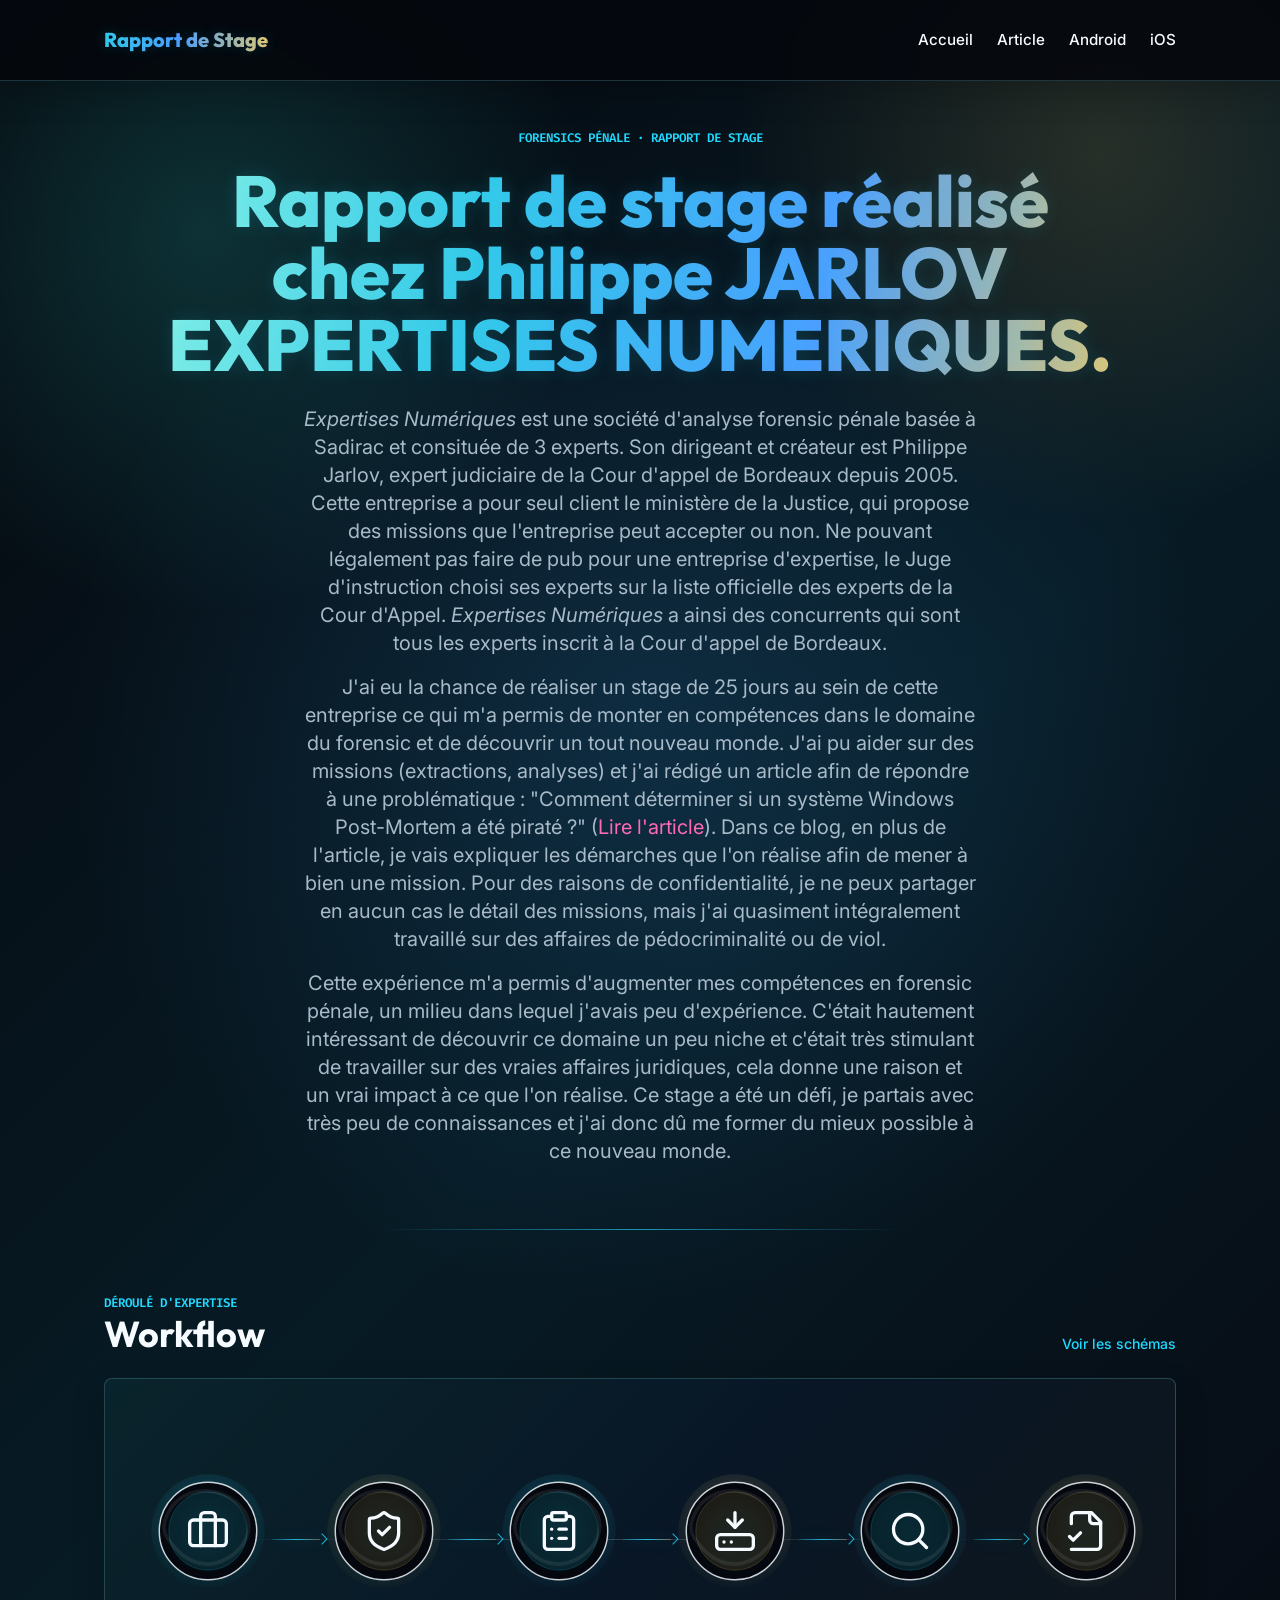
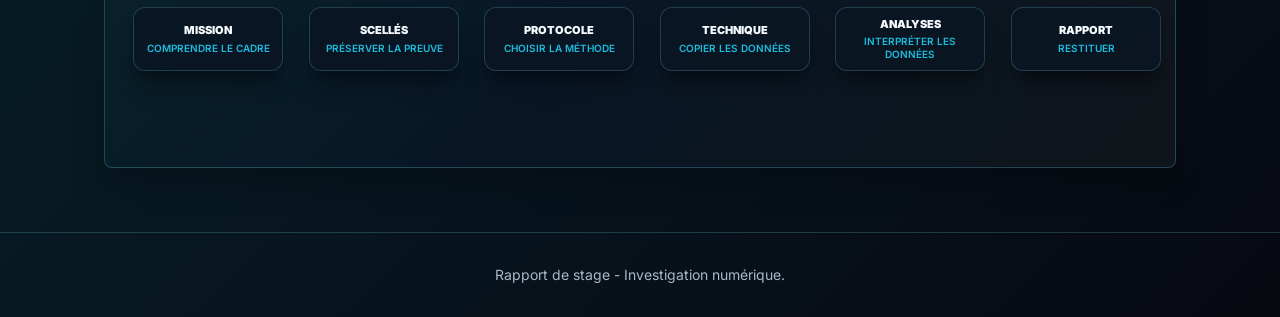
==== commit fe99741e: "Updates" ====
--- a/index.html
+++ b/index.html
@@ -2,9 +2,9 @@
 Rapport de Stage
 </a> <nav class="flex items-center gap-6 text-[0.95rem] font-medium text-text"> <a href="/" class="hover:text-primary">Accueil</a> <a href="/article" class="hover:text-primary">Article</a> <a href="/android" class="hover:text-primary">Android</a> <a href="/ios" class="hover:text-primary">iOS</a> </nav> </div> </div> </header> <main class="pb-16">  <section class="site-container hero-rule mb-16 min-h-[calc(100vh-220px)] text-center"> <p class="section-kicker mb-4">Forensics pénale · Rapport de stage</p> <h1 class="hero-title mb-6 text-5xl sm:text-7xl">
 Rapport de stage réalisé chez Philippe JARLOV EXPERTISES NUMERIQUES.
-</h1> <p class="mx-auto max-w-2xl text-lg leading-relaxed text-muted sm:text-xl"> <i>Expertises Numériques</i> est une société d'analyse forensic pénale basée à Sadirac et consituée de 3 experts. Son dirigeant et créateur est Philippe Jarlov, expert judiciaire de la Cour d'appel de Bordeaux depuis plusieurs années. Cette entreprise a pour seul client le ministère de la Justice, qui propose des missions que l'entreprise peut accepter ou non. Ne pouvant légalement pas faire de pub pour une entreprise d'expertise, le Juge d'instruction choisi ses experts grâce au "bouches à oreilles" et à leur renommée dans le milieu. <i>Expertises Numériques</i> a ainsi des concurrents qui sont tous les experts inscrit à la Cour d'appel de Bordeaux.
+</h1> <p class="mx-auto max-w-2xl text-lg leading-relaxed text-muted sm:text-xl"> <i>Expertises Numériques</i> est une société d'analyse forensic pénale basée à Sadirac et consituée de 3 experts. Son dirigeant et créateur est Philippe Jarlov, expert judiciaire de la Cour d'appel de Bordeaux depuis 2005. Cette entreprise a pour seul client le ministère de la Justice, qui propose des missions que l'entreprise peut accepter ou non. Ne pouvant légalement pas faire de pub pour une entreprise d'expertise, le Juge d'instruction choisi ses experts sur la liste officielle des experts de la Cour d'Appel. <i>Expertises Numériques</i> a ainsi des concurrents qui sont tous les experts inscrit à la Cour d'appel de Bordeaux.
 </p> <p class="mx-auto mt-4 max-w-2xl text-lg leading-relaxed text-muted sm:text-xl">
-J'ai eu la chance de réaliser un stage de 25 jours au sein de cette entreprise ce qui m'a permis de monter en compétences dans le domaine du forensic et de découvrir un tout nouveau monde. J'ai pu aider sur des missions (extractions, analyses) et j'ai rédigé un article afin de répondre à une problématique : <a style="color: hotpink" href="/article">"Comment déterminer si un système Windows Post-Mortem a été piraté ?"</a>. Dans ce blog, en plus de l'article, je vais expliquer les démarches que l'on réalise afin de mener à bien une mission. Pour des raisons de confidentialité, je ne peux partager en aucun cas le détail des missions, mais j'ai quasiment intégralement travaillé sur des affaires de pédocriminalité ou de viol.
+J'ai eu la chance de réaliser un stage de 25 jours au sein de cette entreprise ce qui m'a permis de monter en compétences dans le domaine du forensic et de découvrir un tout nouveau monde. J'ai pu aider sur des missions (extractions, analyses) et j'ai rédigé un article afin de répondre à une problématique : "Comment déterminer si un système Windows Post-Mortem a été piraté ?" (<a style="color: hotpink" href="/article">Lire l'article</a>). Dans ce blog, en plus de l'article, je vais expliquer les démarches que l'on réalise afin de mener à bien une mission. Pour des raisons de confidentialité, je ne peux partager en aucun cas le détail des missions, mais j'ai quasiment intégralement travaillé sur des affaires de pédocriminalité ou de viol.
 </p> <p class="mx-auto mt-4 max-w-2xl text-lg leading-relaxed text-muted sm:text-xl">
 Cette expérience m'a permis d'augmenter mes compétences en forensic pénale, un milieu dans lequel j'avais peu d'expérience. C'était hautement intéressant de découvrir ce domaine un peu niche et c'était très stimulant de travailler sur des vraies affaires juridiques, cela donne une raison et un vrai impact à ce que l'on réalise. Ce stage a été un défi, je partais avec très peu de connaissances et j'ai donc dû me former du mieux possible à ce nouveau monde.
 </p> </section> <section class="wide-container"> <div class="mb-6 flex items-end justify-between gap-6"> <div> <p class="section-kicker">Déroulé d'expertise</p> <h2 class="section-title text-4xl">Workflow</h2> </div> <a href="/android" class="text-sm font-medium text-primary hover:underline">Voir les schémas</a> </div> <style>astro-island,astro-slot,astro-static-slot{display:contents}</style><script>(()=>{var e=async t=>{await(await t())()};(self.Astro||(self.Astro={})).load=e;window.dispatchEvent(new Event("astro:load"));})();;(()=>{var A=Object.defineProperty;var g=(i,o,a)=>o in i?A(i,o,{enumerable:!0,configurable:!0,writable:!0,value:a}):i[o]=a;var d=(i,o,a)=>g(i,typeof o!="symbol"?o+"":o,a);{let i={0:t=>m(t),1:t=>a(t),2:t=>new RegExp(t),3:t=>new Date(t),4:t=>new Map(a(t)),5:t=>new Set(a(t)),6:t=>BigInt(t),7:t=>new URL(t),8:t=>new Uint8Array(t),9:t=>new Uint16Array(t),10:t=>new Uint32Array(t),11:t=>1/0*t},o=t=>{let[l,e]=t;return l in i?i[l](e):void 0},a=t=>t.map(o),m=t=>typeof t!="object"||t===null?t:Object.fromEntries(Object.entries(t).map(([l,e])=>[l,o(e)]));class y extends HTMLElement{constructor(){super(...arguments);d(this,"Component");d(this,"hydrator");d(this,"hydrate",async()=>{var b;if(!this.hydrator||!this.isConnected)return;let e=(b=this.parentElement)==null?void 0:b.closest("astro-island[ssr]");if(e){e.addEventListener("astro:hydrate",this.hydrate,{once:!0});return}let c=this.querySelectorAll("astro-slot"),n={},h=this.querySelectorAll("template[data-astro-template]");for(let r of h){let s=r.closest(this.tagName);s!=null&&s.isSameNode(this)&&(n[r.getAttribute("data-astro-template")||"default"]=r.innerHTML,r.remove())}for(let r of c){let s=r.closest(this.tagName);s!=null&&s.isSameNode(this)&&(n[r.getAttribute("name")||"default"]=r.innerHTML)}let p;try{p=this.hasAttribute("props")?m(JSON.parse(this.getAttribute("props"))):{}}catch(r){let s=this.getAttribute("component-url")||"<unknown>",v=this.getAttribute("component-export");throw v&&(s+=` (export ${v})`),console.error(`[hydrate] Error parsing props for component ${s}`,this.getAttribute("props"),r),r}let u;await this.hydrator(this)(this.Component,p,n,{client:this.getAttribute("client")}),this.removeAttribute("ssr"),this.dispatchEvent(new CustomEvent("astro:hydrate"))});d(this,"unmount",()=>{this.isConnected||this.dispatchEvent(new CustomEvent("astro:unmount"))})}disconnectedCallback(){document.removeEventListener("astro:after-swap",this.unmount),document.addEventListener("astro:after-swap",this.unmount,{once:!0})}connectedCallback(){if(!this.hasAttribute("await-children")||document.readyState==="interactive"||document.readyState==="complete")this.childrenConnectedCallback();else{let e=()=>{document.removeEventListener("DOMContentLoaded",e),c.disconnect(),this.childrenConnectedCallback()},c=new MutationObserver(()=>{var n;((n=this.lastChild)==null?void 0:n.nodeType)===Node.COMMENT_NODE&&this.lastChild.nodeValue==="astro:end"&&(this.lastChild.remove(),e())});c.observe(this,{childList:!0}),document.addEventListener("DOMContentLoaded",e)}}async childrenConnectedCallback(){let e=this.getAttribute("before-hydration-url");e&&await import(e),this.start()}async start(){let e=JSON.parse(this.getAttribute("opts")),c=this.getAttribute("client");if(Astro[c]===void 0){window.addEventListener(`astro:${c}`,()=>this.start(),{once:!0});return}try{await Astro[c](async()=>{let n=this.getAttribute("renderer-url"),[h,{default:p}]=await Promise.all([import(this.getAttribute("component-url")),n?import(n):()=>()=>{}]),u=this.getAttribute("component-export")||"default";if(!u.includes("."))this.Component=h[u];else{this.Component=h;for(let f of u.split("."))this.Component=this.Component[f]}return this.hydrator=p,this.hydrate},e,this)}catch(n){console.error(`[astro-island] Error hydrating ${this.getAttribute("component-url")}`,n)}}attributeChangedCallback(){this.hydrate()}}d(y,"observedAttributes",["props"]),customElements.get("astro-island")||customElements.define("astro-island",y)}})();</script><astro-island uid="Z2dzest" prefix="r0" component-url="/_astro/WorkflowDiagram.D5JcSfUz.js" component-export="default" renderer-url="/_astro/client.DrE9CFQR.js" props="{&quot;steps&quot;:[1,[[0,{&quot;id&quot;:[0,&quot;1-mission.md&quot;],&quot;slug&quot;:[0,&quot;1-mission&quot;],&quot;body&quot;:[0,&quot;\n# 1. Étude de la Mission\n\nLors de cette première étape, l&#39;objectif est de prendre connaissance de la procédure et des objectifs de l&#39;investigation. Le but étant de comprendre le contexte juridique et technique avant d&#39;intervenir.\n\nQuand je commencais une nouvelle affaire, après avoir lu le dossier physique, il fallait que j&#39;ouvre les fichiers mis à notre disposition dans un ZIP. Ces fichiers contiennent toute l&#39;investigation menée par les enquêteurs. Ce sont plusieurs dizaines de documents PDF, regroupant les interrogatoires, les recherches sur les différents individus, les témoignages et les retranscription de procès. \n\nPour commencer, je lisais le procès verbal de synthèse qui me permettait d&#39;avoir une vision globale de l&#39;affaire. Pendant cette lecture, je prennais des notes sur les différents évènements et leurs dates afin de pouvoir m&#39;aiguiller dans mes futures recherches. À la fin de la lecture du procès verbal de synthèse, je liste les MECs (Mise En Cause, ce sont les accusés) et les victimes avec leurs dates de naissance et autres informations utiles. Au besoin, pour compléter mon résumé de l&#39;affaire, j&#39;allais consulter d&#39;autres documents. Je suis maintenant prêts à passer à la prochaine étape.\n&quot;],&quot;collection&quot;:[0,&quot;workflow&quot;],&quot;data&quot;:[0,{&quot;title&quot;:[0,&quot;Mission&quot;],&quot;description&quot;:[0,&quot;Étude de la mission et de la procédure.&quot;],&quot;order&quot;:[0,1],&quot;icon&quot;:[0,&quot;Briefcase&quot;]}],&quot;render&quot;:[0,null]}],[0,{&quot;id&quot;:[0,&quot;2-scelles.md&quot;],&quot;slug&quot;:[0,&quot;2-scelles&quot;],&quot;body&quot;:[0,&quot;\n# 2. Gestion des Scellés\n\nCette étape n&#39;est pas négligable car si elle est mal réalisée voir oubliée, elle peut entrainer la nullité d&#39;une preuve. \n\nAprès avoir pris connaissance de l&#39;affaire, il est temps de se lancer dans le vif du sujet, il faut que j&#39;ouvre mon premier scellé. Que ce soit un ordinateur, un téléphone, un disque dur externe, une clef usb, voir même des CDs, un scellé est toujours complètement fermé par une poche, une enveloppe ou autre chose, avec scotché dessus une fiche résumant où a été trouvé l&#39;appareil, qui était présent lors de la perquisition, quel est l&#39;appareil en question, et souvent quelques informations sur l&#39;appareil comme un code de déverrouillage par exemple. \n\nJe me saisi donc d&#39;un scellé que je pose sur une table blanche bien éclairée. Je le prends en photo fermé sous tous ses angles puis je l&#39;ouvre et à nouveau je le prends en photos sous tous ses angles. Si c&#39;est un téléphone, je sors la carte MicroSD et la carte SIM et je les prends aussi en photo, puis je les scotche au téléphone afin de ne pas les perdre. Pour un ordinateur, je l&#39;ouvre et je prend en photo l&#39;intérieur ainsi que son disque dur une fois sorti. \n\nCes photos je les extrait de l&#39;appareil photo et je les mets sur un fichier dont la disposition ressemble à ça :\n```\n[ID DU SCELLE (par exemple : 137 2026 SCELLE 01 PIE TÉLÉPHONE PORTABLE )]\n\nDescription : [DESCIPTION DU SCELLE (les choses importantes à dire, ça peut être la capacité d&#39;un disque dur, si le scellé est abimé etc)]\n\n[TABLEAU DES PHOTOS PRISES DU SCELLE]\n\nDonnées techniques :\n\t\nDonnées analysées :\n\nAnalyse :\n```\n\nÀ partir de \&quot;Données techniques\&quot;, il n&#39;y a rien à faire pour le moment, mais comme ça on a le modèle du fichier prêt. \n\nUne fois ce document rempli, il est temps de mettre le téléphone à charger si s&#39;en est un, ou alors de commencer l&#39;extraction du disque dur ou autre appareil. Pour se faire, on ne lit jamais le contenu d&#39;un appareil sur un ordinateur normal, on doit l&#39;ouvrir soit via un ordinateur ayant les ports bloqués en écriture, soit en branchant un \&quot;write blocker\&quot; entre l&#39;ordinateur et l&#39;appareil cible, le \&quot;write blocker\&quot; permettant ainsi qu&#39;il soit impossible d&#39;écrire sur l&#39;appareil. On lance ensuite la copie binaire du contenu de l&#39;appareil via des outils comme Guymager ou DD_RESCUE.\n&quot;],&quot;collection&quot;:[0,&quot;workflow&quot;],&quot;data&quot;:[0,{&quot;title&quot;:[0,&quot;Scellés&quot;],&quot;description&quot;:[0,&quot;Garantir l&#39;intégrité des preuves.&quot;],&quot;order&quot;:[0,2],&quot;icon&quot;:[0,&quot;Shield&quot;]}],&quot;render&quot;:[0,null]}],[0,{&quot;id&quot;:[0,&quot;3-protocole.md&quot;],&quot;slug&quot;:[0,&quot;3-protocole&quot;],&quot;body&quot;:[0,&quot;\n# 3. Protocole et Traçabilité\n\nAfin de pouvoir reproduire les mêmes résultats et prouver que rien n&#39;a été altéré, un protocole strict est appliqué.\n\nEn plus de chaque fichier créé par scellé comme vu précédemment, on a un fichier appelé \&quot;CASE\&quot;. Celui-ci ressemble à ça :\n```\n[ID DE L&#39;AFFAIRE]\n\n[TABLEAU RETRAÇANT CE QUI EST FAIT SUR CHAQUE SCELLÉ]\n\n[RÉSUME DE L&#39;AFFAIRE FAIT À L&#39;ÉTAPE 1]\n```\n\nUn tableau peut ressembler à ça :\n```\n| ID     | Description                | Action                      |\n|--------|----------------------------|-----------------------------|\n| 01 PIE | Téléphone portable REDMI   | MSAB FSS fait. Analyse faite|\n| 02 PIE | Disque dur externe TOSHIBA | Copie faite. Analyse à faire|\n|        |                            |                             |\n```\n\nAinsi, chaque action faite sur un scellé est marquée. &quot;],&quot;collection&quot;:[0,&quot;workflow&quot;],&quot;data&quot;:[0,{&quot;title&quot;:[0,&quot;Protocole&quot;],&quot;description&quot;:[0,&quot;Garantir la traçabilité.&quot;],&quot;order&quot;:[0,3],&quot;icon&quot;:[0,&quot;FileText&quot;]}],&quot;render&quot;:[0,null]}],[0,{&quot;id&quot;:[0,&quot;4-technique.md&quot;],&quot;slug&quot;:[0,&quot;4-technique&quot;],&quot;body&quot;:[0,&quot;\n# 4. Phase Technique : Acquisition\n\nC&#39;est ici que l&#39;on procède à la copie bit-à-bit du support de stockage pour travailler sur une copie et non sur l&#39;original (le scellé).\n\n## Ce que j&#39;ai vu pendant mon stage\n\nIl est temps de mettre le téléphone à charger si s&#39;en est un, ou alors de commencer l&#39;extraction du disque dur ou autre appareil. Pour se faire, on ne lit jamais le contenu d&#39;un appareil sur un ordinateur normal, on doit l&#39;ouvrir soit via un ordinateur ayant les ports bloqués en écriture, soit en branchant un \&quot;write blocker\&quot; entre l&#39;ordinateur et l&#39;appareil cible, le \&quot;write blocker\&quot; permettant ainsi qu&#39;il soit impossible d&#39;écrire sur l&#39;appareil. On lance ensuite la copie binaire du contenu de l&#39;appareil via des outils comme `Guymager` ou `DD_RESCUE` pour des disques durs, ou `MSAB` ou `Cellebrite` pour des téléphones. Il est important lors de la copie de calculer les empreintes cryptographiques (hash MD5, SHA-1, SHA-256) pour certifier que la copie est strictement identique à l&#39;original. Sur FEX et `X-Way`, il est important de cocher le \&quot;carving\&quot;, ça consiste à récupéré les fichiers supprimer en parcourant toute la surface du disque.\n\nAller voir les schémas `Android` et `IOS` pour plus de détails sur l&#39;extraction de téléphones, qui est le type d&#39;extraction le plus fastidieux.\n&quot;],&quot;collection&quot;:[0,&quot;workflow&quot;],&quot;data&quot;:[0,{&quot;title&quot;:[0,&quot;Technique&quot;],&quot;description&quot;:[0,&quot;Acquisition et préparation des supports.&quot;],&quot;order&quot;:[0,4],&quot;icon&quot;:[0,&quot;Cpu&quot;]}],&quot;render&quot;:[0,null]}],[0,{&quot;id&quot;:[0,&quot;5-analyses.md&quot;],&quot;slug&quot;:[0,&quot;5-analyses&quot;],&quot;body&quot;:[0,&quot;\n# 5. Analyses\n\nL&#39;étape d&#39;analyse consiste à fouiller la copie du disque ou l&#39;extraction de téléphone pour y trouver des éléments pertinents pour l&#39;enquête.\n\n## Ce que j&#39;ai vu pendant mon stage\n\nAprès toutes ces préparations, nous sommes prêts à commencer le travail plus \&quot;d&#39;enquêteur\&quot;. On utilise des outils tels que `Forensic Explorer` (FEX) et `X-Way` pour les disques durs, ou le viewer `MSAB` ou `Cellebrite` pour les téléphones. \nEn particulier sur les affaires de pédocriminalité, les choses les plus importantes sont dans les images/vidéos et les historiques de navigateur. C&#39;est pourquoi les outils intègrent des moyens de trier les médias via des algorithmes de détections afin de pouvoir filtrer par nudité etc. Bien évidemment, les outils n&#39;ont pas 100% raison donc il faut bien vérifier à la main. On peut aussi rechercher des expressions spécifiques afin de trouver des messages contenant des preuves. \nDès que quelque chose de positif est trouvé, on le note dans le rapport et on l&#39;extrait. \nComme vu précédemment, le rapport se présente de cette manière :\n```\n[SCELLE]\n\nDescription : [description, chose importantes à dire]\n\n[TABLEAU DE PHOTOS DU SCELLE EMPAQUETÉ ET SORTI DU PAQUET + CHOSES IMPORTANTES (DISQUE DUR, CARTE SD...)]\n\nDonnées techniques :\n\t[CAPTURE DECRAN DES DONNÉES TECHNIQUES]\n\nDonnées analysées :\n\t[CAPTURE D&#39;ÉCRAN DES DONNÉES ANALYSÉES, C&#39;EST À DIRE LE NOMBRE DE FICHIERS, LE NOMBRE D&#39;IMAGES ETC]\n\nAnalyse :\n\t[ANALYSE]\n```\n\nDans les données techniques, on met la capture d&#39;écran du type d&#39;appareil analysé et des comptes utilisateurs. Pour les données analysées, c&#39;est la capture d&#39;écran du nombre de médias, d&#39;app etc\nEt enfin dans l&#39;analyse chaque chose jugée importante est notée, décrite et expliquée.&quot;],&quot;collection&quot;:[0,&quot;workflow&quot;],&quot;data&quot;:[0,{&quot;title&quot;:[0,&quot;Analyses&quot;],&quot;description&quot;:[0,&quot;Fouille et extraction de preuves.&quot;],&quot;order&quot;:[0,5],&quot;icon&quot;:[0,&quot;Search&quot;]}],&quot;render&quot;:[0,null]}],[0,{&quot;id&quot;:[0,&quot;6-rapport.md&quot;],&quot;slug&quot;:[0,&quot;6-rapport&quot;],&quot;body&quot;:[0,&quot;\n# 6. Rapport et Présentation\n\nTout le travail d&#39;investigation doit être consigné dans un rapport d&#39;expertise, qui servira de base lors du procès. L&#39;expert peut ensuite être appelé à témoigner en cour d&#39;assises.\n\n## Ce que j&#39;ai vu pendant mon stage\n\nCe travail n&#39;a pas été réalisé par moi étant donné qu&#39;il faut qu&#39;il soit très professionnel et sans une seule erreur. J&#39;ai cependant pu en lire. Il contient des informations concernant le protocole utilisé par l&#39;entreprise ainsi que l&#39;analyse elle même évidemment. Dans le rapport lui même, il peut y avoir des échantillons de ce qui a été trouvé mais si les données relevées sont trop nombreuses elles se trouvent dans l&#39;annexe. Le rapport rassemble tous les rapports individuels fait pendant les analyses.\n\n&quot;],&quot;collection&quot;:[0,&quot;workflow&quot;],&quot;data&quot;:[0,{&quot;title&quot;:[0,&quot;Rapport&quot;],&quot;description&quot;:[0,&quot;Rédaction et présentation en cour d&#39;assises.&quot;],&quot;order&quot;:[0,6],&quot;icon&quot;:[0,&quot;BookOpen&quot;]}],&quot;render&quot;:[0,null]}]]]}" ssr="" client="load" opts="{&quot;name&quot;:&quot;WorkflowDiagram&quot;,&quot;value&quot;:true}" await-children=""><section class="trachinus-card w-full overflow-hidden px-3 py-6"><nav aria-label="Workflow navigation" class="relative mx-auto h-[340px] w-full max-w-[1120px]" style="opacity:0"><div class="absolute left-[80px] right-[140px] top-[136px] h-px bg-gradient-to-r from-transparent via-muted/25 to-transparent"></div><div class="absolute top-[136px] h-px" style="left:155px;width:48px"><div class="h-px w-full bg-gradient-to-r from-primary/20 via-primary/80 to-gold/35 shadow-[0_0_14px_rgba(32,217,255,0.35)]"></div><div class="absolute -right-1.5 -top-1 h-2 w-2 rotate-45 border-r border-t border-primary/80"></div></div><div class="absolute top-[136px] h-px" style="left:331px;width:48px"><div class="h-px w-full bg-gradient-to-r from-primary/20 via-primary/80 to-gold/35 shadow-[0_0_14px_rgba(32,217,255,0.35)]"></div><div class="absolute -right-1.5 -top-1 h-2 w-2 rotate-45 border-r border-t border-primary/80"></div></div><div class="absolute top-[136px] h-px" style="left:506px;width:48px"><div class="h-px w-full bg-gradient-to-r from-primary/20 via-primary/80 to-gold/35 shadow-[0_0_14px_rgba(32,217,255,0.35)]"></div><div class="absolute -right-1.5 -top-1 h-2 w-2 rotate-45 border-r border-t border-primary/80"></div></div><div class="absolute top-[136px] h-px" style="left:682px;width:48px"><div class="h-px w-full bg-gradient-to-r from-primary/20 via-primary/80 to-gold/35 shadow-[0_0_14px_rgba(32,217,255,0.35)]"></div><div class="absolute -right-1.5 -top-1 h-2 w-2 rotate-45 border-r border-t border-primary/80"></div></div><div class="absolute top-[136px] h-px" style="left:857px;width:48px"><div class="h-px w-full bg-gradient-to-r from-primary/20 via-primary/80 to-gold/35 shadow-[0_0_14px_rgba(32,217,255,0.35)]"></div><div class="absolute -right-1.5 -top-1 h-2 w-2 rotate-45 border-r border-t border-primary/80"></div></div><a href="/workflow/1-mission" aria-label="Mission - Comprendre le cadre" class="group absolute flex h-[210px] w-[150px] flex-col items-center justify-end text-center no-underline outline-none" tabindex="0" style="left:16px;top:58px;opacity:0;transform:translateY(18px)"><div class="relative transition-transform duration-200 group-hover:scale-105"><div class="relative h-32 w-32"><svg class="absolute inset-0 h-full w-full" viewBox="0 0 176 176" aria-hidden="true"><defs><radialGradient id="step-glow-0" cx="50%" cy="42%" r="62%"><stop offset="0%" stop-color="#20d9ff" stop-opacity="0.32"></stop><stop offset="62%" stop-color="#20d9ff" stop-opacity="0.1"></stop><stop offset="100%" stop-color="#20d9ff" stop-opacity="0"></stop></radialGradient><linearGradient id="step-stroke-0" x1="22" y1="20" x2="152" y2="158"><stop stop-color="#f6fbff" stop-opacity="0.82"></stop><stop offset="0.52" stop-color="#20d9ff" stop-opacity="0.95"></stop><stop offset="1" stop-color="#e8c66f" stop-opacity="0.82"></stop></linearGradient></defs><circle cx="88" cy="88" r="78" fill="url(#step-glow-0)"></circle><circle cx="88" cy="88" r="67" fill="#05070d" stroke="url(#step-stroke-0)" stroke-width="2"></circle><circle cx="88" cy="88" r="54" fill="rgba(32, 217, 255, 0.12)" stroke="#20d9ff" stroke-opacity="0.24"></circle><path d="M37 104 C53 126 75 138 99 132 C122 126 143 106 144 83 C145 61 126 42 101 35 C76 28 49 37 36 58 C24 78 25 91 37 104Z" fill="none" stroke="#ffffff" stroke-opacity="0.08" stroke-width="5"></path></svg><div class="absolute inset-0 flex items-center justify-center"><svg xmlns="http://www.w3.org/2000/svg" width="24" height="24" viewBox="0 0 24 24" fill="none" stroke="currentColor" stroke-width="1.8" stroke-linecap="round" stroke-linejoin="round" class="lucide lucide-briefcase h-11 w-11 text-text drop-shadow-[0_0_18px_rgba(32,217,255,0.35)]"><path d="M16 20V4a2 2 0 0 0-2-2h-4a2 2 0 0 0-2 2v16"></path><rect width="20" height="14" x="2" y="6" rx="2"></rect></svg></div></div></div><div class="mt-3 flex h-[64px] w-full flex-col items-center justify-center rounded-xl border border-border bg-surface/90 px-3 py-2 shadow-xl shadow-black/30 transition-colors group-hover:border-primary group-hover:bg-white/[0.04] group-focus-visible:border-primary"><p class="text-[11px] font-black uppercase leading-tight tracking-normal text-text">Mission</p><p class="mt-1 text-[10px] font-semibold uppercase leading-tight tracking-normal text-primary/85">Comprendre le cadre</p></div></a><a href="/workflow/2-scelles" aria-label="Scellés - Préserver la preuve" class="group absolute flex h-[210px] w-[150px] flex-col items-center justify-end text-center no-underline outline-none" tabindex="0" style="left:192px;top:58px;opacity:0;transform:translateY(18px)"><div class="relative transition-transform duration-200 group-hover:scale-105"><div class="relative h-32 w-32"><svg class="absolute inset-0 h-full w-full" viewBox="0 0 176 176" aria-hidden="true"><defs><radialGradient id="step-glow-1" cx="50%" cy="42%" r="62%"><stop offset="0%" stop-color="#e8c66f" stop-opacity="0.32"></stop><stop offset="62%" stop-color="#e8c66f" stop-opacity="0.1"></stop><stop offset="100%" stop-color="#e8c66f" stop-opacity="0"></stop></radialGradient><linearGradient id="step-stroke-1" x1="22" y1="20" x2="152" y2="158"><stop stop-color="#f6fbff" stop-opacity="0.82"></stop><stop offset="0.52" stop-color="#e8c66f" stop-opacity="0.95"></stop><stop offset="1" stop-color="#e8c66f" stop-opacity="0.82"></stop></linearGradient></defs><circle cx="88" cy="88" r="78" fill="url(#step-glow-1)"></circle><circle cx="88" cy="88" r="67" fill="#05070d" stroke="url(#step-stroke-1)" stroke-width="2"></circle><circle cx="88" cy="88" r="54" fill="rgba(255, 214, 102, 0.1)" stroke="#e8c66f" stroke-opacity="0.24"></circle><path d="M37 104 C53 126 75 138 99 132 C122 126 143 106 144 83 C145 61 126 42 101 35 C76 28 49 37 36 58 C24 78 25 91 37 104Z" fill="none" stroke="#ffffff" stroke-opacity="0.08" stroke-width="5"></path></svg><div class="absolute inset-0 flex items-center justify-center"><svg xmlns="http://www.w3.org/2000/svg" width="24" height="24" viewBox="0 0 24 24" fill="none" stroke="currentColor" stroke-width="1.8" stroke-linecap="round" stroke-linejoin="round" class="lucide lucide-shield-check h-11 w-11 text-text drop-shadow-[0_0_18px_rgba(32,217,255,0.35)]"><path d="M20 13c0 5-3.5 7.5-7.66 8.95a1 1 0 0 1-.67-.01C7.5 20.5 4 18 4 13V6a1 1 0 0 1 1-1c2 0 4.5-1.2 6.24-2.72a1.17 1.17 0 0 1 1.52 0C14.51 3.81 17 5 19 5a1 1 0 0 1 1 1z"></path><path d="m9 12 2 2 4-4"></path></svg></div></div></div><div class="mt-3 flex h-[64px] w-full flex-col items-center justify-center rounded-xl border border-border bg-surface/90 px-3 py-2 shadow-xl shadow-black/30 transition-colors group-hover:border-primary group-hover:bg-white/[0.04] group-focus-visible:border-primary"><p class="text-[11px] font-black uppercase leading-tight tracking-normal text-text">Scellés</p><p class="mt-1 text-[10px] font-semibold uppercase leading-tight tracking-normal text-primary/85">Préserver la preuve</p></div></a><a href="/workflow/3-protocole" aria-label="Protocole - Choisir la méthode" class="group absolute flex h-[210px] w-[150px] flex-col items-center justify-end text-center no-underline outline-none" tabindex="0" style="left:367px;top:58px;opacity:0;transform:translateY(18px)"><div class="relative transition-transform duration-200 group-hover:scale-105"><div class="relative h-32 w-32"><svg class="absolute inset-0 h-full w-full" viewBox="0 0 176 176" aria-hidden="true"><defs><radialGradient id="step-glow-2" cx="50%" cy="42%" r="62%"><stop offset="0%" stop-color="#20d9ff" stop-opacity="0.32"></stop><stop offset="62%" stop-color="#20d9ff" stop-opacity="0.1"></stop><stop offset="100%" stop-color="#20d9ff" stop-opacity="0"></stop></radialGradient><linearGradient id="step-stroke-2" x1="22" y1="20" x2="152" y2="158"><stop stop-color="#f6fbff" stop-opacity="0.82"></stop><stop offset="0.52" stop-color="#20d9ff" stop-opacity="0.95"></stop><stop offset="1" stop-color="#e8c66f" stop-opacity="0.82"></stop></linearGradient></defs><circle cx="88" cy="88" r="78" fill="url(#step-glow-2)"></circle><circle cx="88" cy="88" r="67" fill="#05070d" stroke="url(#step-stroke-2)" stroke-width="2"></circle><circle cx="88" cy="88" r="54" fill="rgba(32, 217, 255, 0.12)" stroke="#20d9ff" stroke-opacity="0.24"></circle><path d="M37 104 C53 126 75 138 99 132 C122 126 143 106 144 83 C145 61 126 42 101 35 C76 28 49 37 36 58 C24 78 25 91 37 104Z" fill="none" stroke="#ffffff" stroke-opacity="0.08" stroke-width="5"></path></svg><div class="absolute inset-0 flex items-center justify-center"><svg xmlns="http://www.w3.org/2000/svg" width="24" height="24" viewBox="0 0 24 24" fill="none" stroke="currentColor" stroke-width="1.8" stroke-linecap="round" stroke-linejoin="round" class="lucide lucide-clipboard-list h-11 w-11 text-text drop-shadow-[0_0_18px_rgba(32,217,255,0.35)]"><rect width="8" height="4" x="8" y="2" rx="1" ry="1"></rect><path d="M16 4h2a2 2 0 0 1 2 2v14a2 2 0 0 1-2 2H6a2 2 0 0 1-2-2V6a2 2 0 0 1 2-2h2"></path><path d="M12 11h4"></path><path d="M12 16h4"></path><path d="M8 11h.01"></path><path d="M8 16h.01"></path></svg></div></div></div><div class="mt-3 flex h-[64px] w-full flex-col items-center justify-center rounded-xl border border-border bg-surface/90 px-3 py-2 shadow-xl shadow-black/30 transition-colors group-hover:border-primary group-hover:bg-white/[0.04] group-focus-visible:border-primary"><p class="text-[11px] font-black uppercase leading-tight tracking-normal text-text">Protocole</p><p class="mt-1 text-[10px] font-semibold uppercase leading-tight tracking-normal text-primary/85">Choisir la méthode</p></div></a><a href="/workflow/4-technique" aria-label="Technique - Copier les données" class="group absolute flex h-[210px] w-[150px] flex-col items-center justify-end text-center no-underline outline-none" tabindex="0" style="left:543px;top:58px;opacity:0;transform:translateY(18px)"><div class="relative transition-transform duration-200 group-hover:scale-105"><div class="relative h-32 w-32"><svg class="absolute inset-0 h-full w-full" viewBox="0 0 176 176" aria-hidden="true"><defs><radialGradient id="step-glow-3" cx="50%" cy="42%" r="62%"><stop offset="0%" stop-color="#e8c66f" stop-opacity="0.32"></stop><stop offset="62%" stop-color="#e8c66f" stop-opacity="0.1"></stop><stop offset="100%" stop-color="#e8c66f" stop-opacity="0"></stop></radialGradient><linearGradient id="step-stroke-3" x1="22" y1="20" x2="152" y2="158"><stop stop-color="#f6fbff" stop-opacity="0.82"></stop><stop offset="0.52" stop-color="#e8c66f" stop-opacity="0.95"></stop><stop offset="1" stop-color="#e8c66f" stop-opacity="0.82"></stop></linearGradient></defs><circle cx="88" cy="88" r="78" fill="url(#step-glow-3)"></circle><circle cx="88" cy="88" r="67" fill="#05070d" stroke="url(#step-stroke-3)" stroke-width="2"></circle><circle cx="88" cy="88" r="54" fill="rgba(255, 214, 102, 0.1)" stroke="#e8c66f" stroke-opacity="0.24"></circle><path d="M37 104 C53 126 75 138 99 132 C122 126 143 106 144 83 C145 61 126 42 101 35 C76 28 49 37 36 58 C24 78 25 91 37 104Z" fill="none" stroke="#ffffff" stroke-opacity="0.08" stroke-width="5"></path></svg><div class="absolute inset-0 flex items-center justify-center"><svg xmlns="http://www.w3.org/2000/svg" width="24" height="24" viewBox="0 0 24 24" fill="none" stroke="currentColor" stroke-width="1.8" stroke-linecap="round" stroke-linejoin="round" class="lucide lucide-hard-drive-download h-11 w-11 text-text drop-shadow-[0_0_18px_rgba(32,217,255,0.35)]"><path d="M12 2v8"></path><path d="m16 6-4 4-4-4"></path><rect width="20" height="8" x="2" y="14" rx="2"></rect><path d="M6 18h.01"></path><path d="M10 18h.01"></path></svg></div></div></div><div class="mt-3 flex h-[64px] w-full flex-col items-center justify-center rounded-xl border border-border bg-surface/90 px-3 py-2 shadow-xl shadow-black/30 transition-colors group-hover:border-primary group-hover:bg-white/[0.04] group-focus-visible:border-primary"><p class="text-[11px] font-black uppercase leading-tight tracking-normal text-text">Technique</p><p class="mt-1 text-[10px] font-semibold uppercase leading-tight tracking-normal text-primary/85">Copier les données</p></div></a><a href="/workflow/5-analyses" aria-label="Analyses - Interpréter les données" class="group absolute flex h-[210px] w-[150px] flex-col items-center justify-end text-center no-underline outline-none" tabindex="0" style="left:718px;top:58px;opacity:0;transform:translateY(18px)"><div class="relative transition-transform duration-200 group-hover:scale-105"><div class="relative h-32 w-32"><svg class="absolute inset-0 h-full w-full" viewBox="0 0 176 176" aria-hidden="true"><defs><radialGradient id="step-glow-4" cx="50%" cy="42%" r="62%"><stop offset="0%" stop-color="#20d9ff" stop-opacity="0.32"></stop><stop offset="62%" stop-color="#20d9ff" stop-opacity="0.1"></stop><stop offset="100%" stop-color="#20d9ff" stop-opacity="0"></stop></radialGradient><linearGradient id="step-stroke-4" x1="22" y1="20" x2="152" y2="158"><stop stop-color="#f6fbff" stop-opacity="0.82"></stop><stop offset="0.52" stop-color="#20d9ff" stop-opacity="0.95"></stop><stop offset="1" stop-color="#e8c66f" stop-opacity="0.82"></stop></linearGradient></defs><circle cx="88" cy="88" r="78" fill="url(#step-glow-4)"></circle><circle cx="88" cy="88" r="67" fill="#05070d" stroke="url(#step-stroke-4)" stroke-width="2"></circle><circle cx="88" cy="88" r="54" fill="rgba(32, 217, 255, 0.12)" stroke="#20d9ff" stroke-opacity="0.24"></circle><path d="M37 104 C53 126 75 138 99 132 C122 126 143 106 144 83 C145 61 126 42 101 35 C76 28 49 37 36 58 C24 78 25 91 37 104Z" fill="none" stroke="#ffffff" stroke-opacity="0.08" stroke-width="5"></path></svg><div class="absolute inset-0 flex items-center justify-center"><svg xmlns="http://www.w3.org/2000/svg" width="24" height="24" viewBox="0 0 24 24" fill="none" stroke="currentColor" stroke-width="1.8" stroke-linecap="round" stroke-linejoin="round" class="lucide lucide-search h-11 w-11 text-text drop-shadow-[0_0_18px_rgba(32,217,255,0.35)]"><circle cx="11" cy="11" r="8"></circle><path d="m21 21-4.3-4.3"></path></svg></div></div></div><div class="mt-3 flex h-[64px] w-full flex-col items-center justify-center rounded-xl border border-border bg-surface/90 px-3 py-2 shadow-xl shadow-black/30 transition-colors group-hover:border-primary group-hover:bg-white/[0.04] group-focus-visible:border-primary"><p class="text-[11px] font-black uppercase leading-tight tracking-normal text-text">Analyses</p><p class="mt-1 text-[10px] font-semibold uppercase leading-tight tracking-normal text-primary/85">Interpréter les données</p></div></a><a href="/workflow/6-rapport" aria-label="Rapport - Restituer" class="group absolute flex h-[210px] w-[150px] flex-col items-center justify-end text-center no-underline outline-none" tabindex="0" style="left:894px;top:58px;opacity:0;transform:translateY(18px)"><div class="relative transition-transform duration-200 group-hover:scale-105"><div class="relative h-32 w-32"><svg class="absolute inset-0 h-full w-full" viewBox="0 0 176 176" aria-hidden="true"><defs><radialGradient id="step-glow-5" cx="50%" cy="42%" r="62%"><stop offset="0%" stop-color="#e8c66f" stop-opacity="0.32"></stop><stop offset="62%" stop-color="#e8c66f" stop-opacity="0.1"></stop><stop offset="100%" stop-color="#e8c66f" stop-opacity="0"></stop></radialGradient><linearGradient id="step-stroke-5" x1="22" y1="20" x2="152" y2="158"><stop stop-color="#f6fbff" stop-opacity="0.82"></stop><stop offset="0.52" stop-color="#e8c66f" stop-opacity="0.95"></stop><stop offset="1" stop-color="#e8c66f" stop-opacity="0.82"></stop></linearGradient></defs><circle cx="88" cy="88" r="78" fill="url(#step-glow-5)"></circle><circle cx="88" cy="88" r="67" fill="#05070d" stroke="url(#step-stroke-5)" stroke-width="2"></circle><circle cx="88" cy="88" r="54" fill="rgba(255, 214, 102, 0.1)" stroke="#e8c66f" stroke-opacity="0.24"></circle><path d="M37 104 C53 126 75 138 99 132 C122 126 143 106 144 83 C145 61 126 42 101 35 C76 28 49 37 36 58 C24 78 25 91 37 104Z" fill="none" stroke="#ffffff" stroke-opacity="0.08" stroke-width="5"></path></svg><div class="absolute inset-0 flex items-center justify-center"><svg xmlns="http://www.w3.org/2000/svg" width="24" height="24" viewBox="0 0 24 24" fill="none" stroke="currentColor" stroke-width="1.8" stroke-linecap="round" stroke-linejoin="round" class="lucide lucide-file-check2 h-11 w-11 text-text drop-shadow-[0_0_18px_rgba(32,217,255,0.35)]"><path d="M4 22h14a2 2 0 0 0 2-2V7l-5-5H6a2 2 0 0 0-2 2v4"></path><path d="M14 2v4a2 2 0 0 0 2 2h4"></path><path d="m3 15 2 2 4-4"></path></svg></div></div></div><div class="mt-3 flex h-[64px] w-full flex-col items-center justify-center rounded-xl border border-border bg-surface/90 px-3 py-2 shadow-xl shadow-black/30 transition-colors group-hover:border-primary group-hover:bg-white/[0.04] group-focus-visible:border-primary"><p class="text-[11px] font-black uppercase leading-tight tracking-normal text-text">Rapport</p><p class="mt-1 text-[10px] font-semibold uppercase leading-tight tracking-normal text-primary/85">Restituer</p></div></a></nav></section><!--astro:end--></astro-island> </section>  </main> <footer class="border-t border-border py-8 text-center text-sm text-muted"> <div class="site-container"> <p>Rapport de stage - Investigation numérique.</p> </div> </footer> </body></html>
